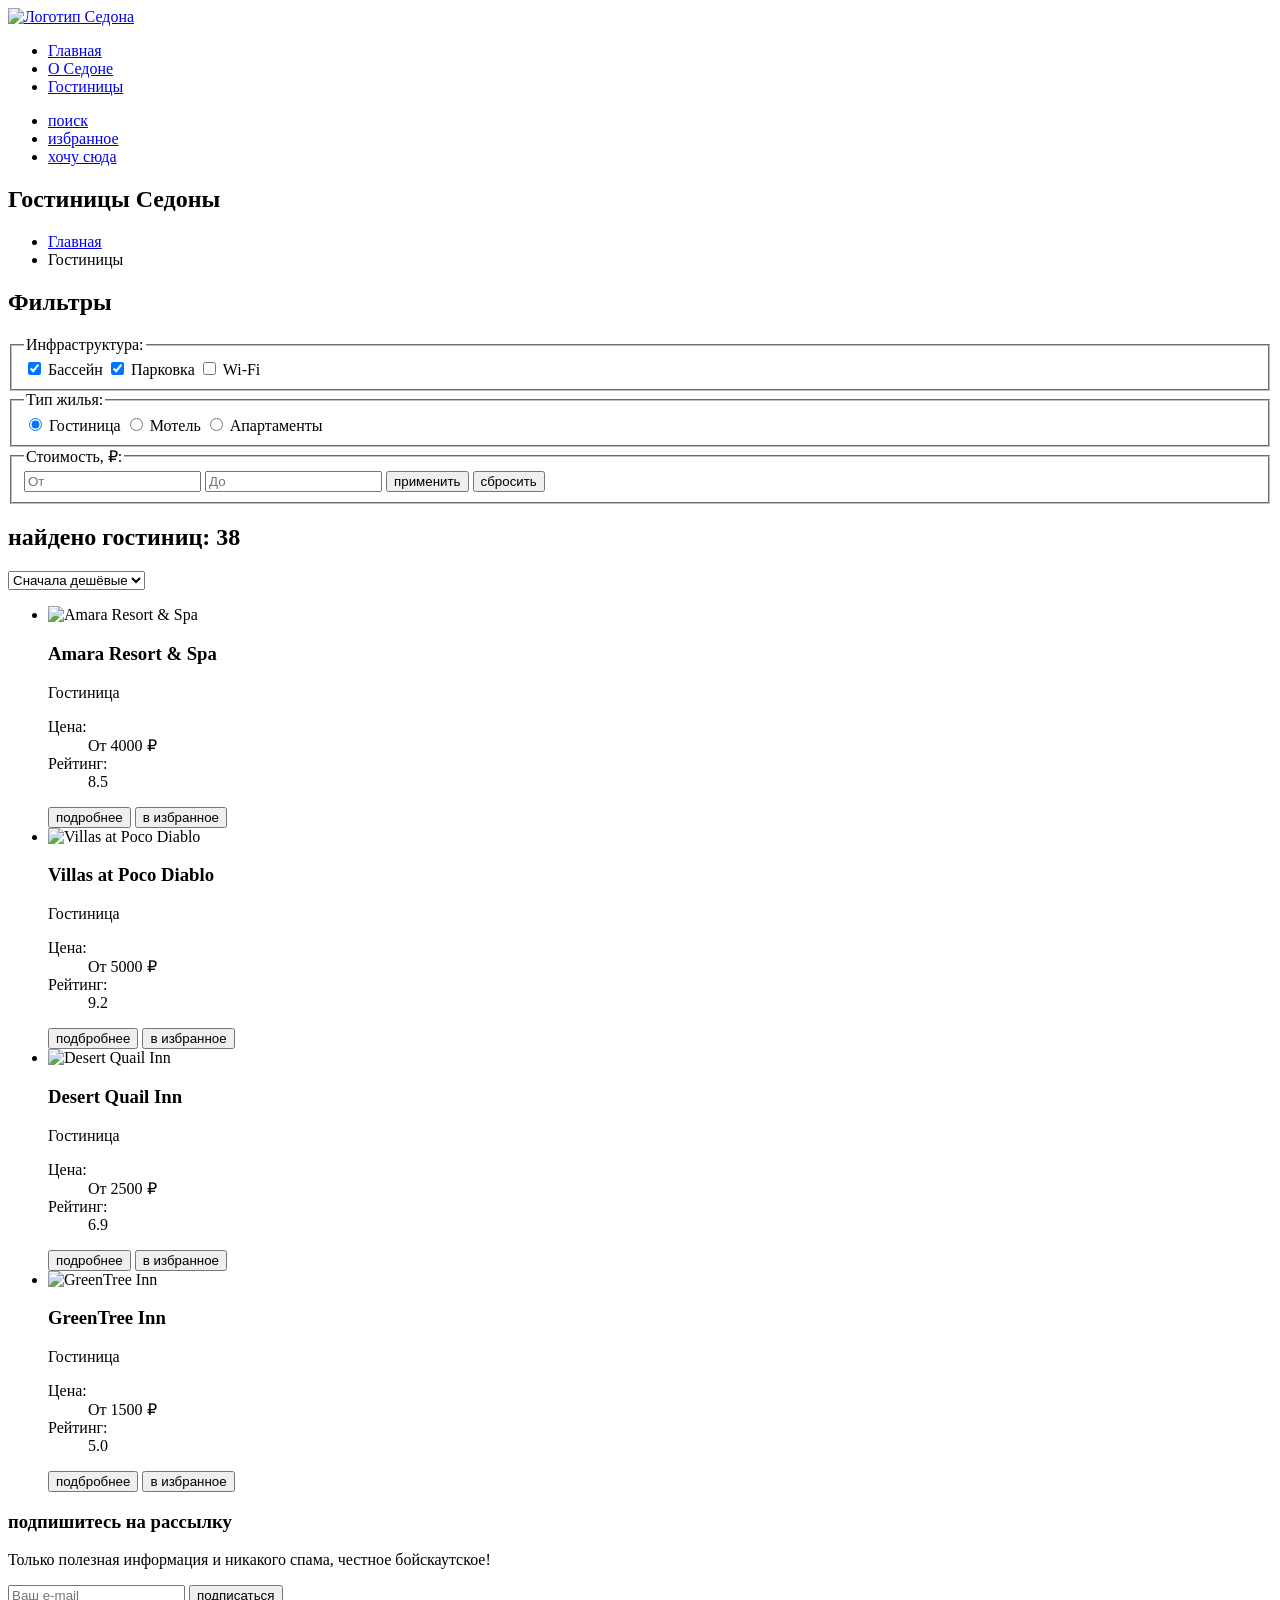
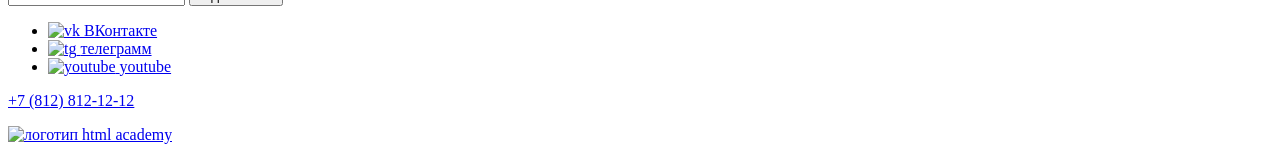
==== catalog.html @ a9fad4fc "Add files via upload" ====
<!DOCTYPE html>
<html lang="en">

<head>
    <meta charset="UTF-8">
    <meta name="viewport" content="width=device-width, initial-scale=1.0">
    <title>каталог</title>
</head>

<body>
    <!-- Шапка -->
    <header class="page-header">

        <!-- логотип в шапке слева-->
        <a class="navigation-logo" href="index.html"><img src="logo.png" alt="Логотип Седона" class="logo"></a>
        <!-- Навигация шапки слева-->
        <nav class="navigation">
            <ul class="navigation-list">
                <li class="navigation-item">
                    <a class="navigation-link" href="#">Главная</a>
                </li>
                <li class="navigation-item">
                    <a class="navigation-link" href="#">О Седоне</a>
                </li>
                <li class="navigation-item">
                    <a class="navigation-link navigation-link-current" href="catalog.html">Гостиницы</a>
                </li>
            </ul>


            <!-- список навигации шапки справа-->
            <ul class="navigation-list navigation-user">
                <li class="navigation-item">
                    <a class="navigation-link" href="#">
                        <span class="visually-hidden">поиск</span>
                    </a>
                </li>
                <li class="navigation-item">
                    <a class="navigation-link" href="#">
                        <span class="visually-hidden">избранное</span>
                    </a>
                </li>
                <li class="navigation-item">
                    <a class="button navigation-link" href="#">хочу сюда</a>
                </li>
            </ul>
        </nav>

    </header>

    <main>
        <!-- Заголовок страницы -->
        <section class="filter">
            <h1 class="filter-title">Гостиницы Седоны</h1>
            <!-- Хлебные крошки -->
            <ul class="breadcrumbs">
                <li class="breadcrumbs-item">
                    <a class="breadcrumbs-link breadcrumbs-link-home" href="index.html">
                        <span class="visually-hidden">Главная</span>
                    </a>
                </li>
                <li class="breadcrumbs-item">
                    <a class="breadcrumbs-link">Гостиницы</a>
                </li>
            </ul>

            <!-- Блок фильтров -->
            <div class="filters-div">
                <section class="filters container">
                    <h2 class="section-title visually-hidden">Фильтры</h2>
                    <!-- Инфраструктура -->
                    <form class="filter-form">
                        <fieldset class="filter-group">
                            <legend class="infrastructure-item">Инфраструктура:</legend>
                            <label class="infrastructure-list"><input type="checkbox" checked> Бассейн</label>
                            <label class="infrastructure-list"><input type="checkbox" checked> Парковка</label>
                            <label class="infrastructure-list"><input type="checkbox"> Wi-Fi</label>
                        </fieldset>

                        <!-- Тип жилья -->
                        <fieldset class="filter-search-group">
                            <legend class="filter-search-title">Тип жилья:</legend>
                            <label class="housing-list"><input type="radio" name="housing" checked> Гостиница</label>
                            <label class="housing-list"><input type="radio" name="housing"> Мотель</label>
                            <label class="housing-list"><input type="radio" name="housing"> Апартаменты</label>
                        </fieldset>
                        <!-- Стоимость -->

                        <fieldset class="price-group">
                            <legend class="group-legend">Стоимость, ₽:</legend>
                            <input type="number" class="price-input" placeholder="От" min="0">
                            <input type="number" class="price-input" placeholder="До" max="9000">
                            <button type="submit" class="apply-filters-btn">применить</button>
                            <button type="reset" class="reset-filters-btn">сбросить</button>
                        </fieldset>
                    </form>
                </section>
            </div>
            <!-- Список гостиниц -->
            <section class="hotels-section">
                <div class="hotels-container">
                    <h2 class="results-count">найдено гостиниц: 38</h2>
                    <select class="sort-dropdown">
                        <option value="price-asc">Сначала дешёвые</option>
                        <option value="price-desc">Сначала дорогие</option>
                        <option value="rating">По рейтингу</option>
                    </select>

                    <!-- Сетка карточек гостиниц -->
                    <ul class="hotels-grid">
                        <!-- Карточка 1 -->
                        <li class="hotel-card">
                            <img src="#" alt="Amara Resort & Spa" class="hotel-image">
                            <div class="hotel-details">
                                <h3 class="hotel-name">Amara Resort & Spa</h3>
                                <p class="hotel-category">Гостиница</p>
                                <dl class="hotel-features">
                                    <dt class="feature-label">Цена:</dt>
                                    <dd class="feature-value">От 4000 ₽</dd>
                                    <dt class="feature-label">Рейтинг:</dt>
                                    <dd class="feature-value">8.5</dd>
                                </dl>
                                <button class="details-button">подробнее</button>
                                <button class="favorites-button">в избранное</button>
                            </div>
                        </li>

                        <!-- Карточка 2 -->
                        <li class="hotel-card">
                            <img src="#" alt="Villas at Poco Diablo" class="hotel-image">
                            <div class="hotel-details">
                                <h3 class="hotel-name">Villas at Poco Diablo</h3>
                                <p class="hotel-category">Гостиница</p>
                                <dl class="hotel-features">
                                    <dt class="feature-label">Цена:</dt>
                                    <dd class="feature-value">От 5000 ₽</dd>
                                    <dt class="feature-label">Рейтинг:</dt>
                                    <dd class="feature-value">9.2</dd>
                                </dl>
                                <button class="details-button">подбробнее</button>
                                <button class="favorites-button">в избранное</button>
                            </div>
                        </li>

                        <!-- Карточка 3 -->
                        <li class="hotel-card">
                            <img src="#" alt="Desert Quail Inn" class="hotel-image">
                            <div class="hotel-details">
                                <h3 class="hotel-name">Desert Quail Inn</h3>
                                <p class="hotel-category">Гостиница</p>
                                <dl class="hotel-features">
                                    <dt class="feature-label">Цена:</dt>
                                    <dd class="feature-value">От 2500 ₽</dd>
                                    <dt class="feature-label">Рейтинг:</dt>
                                    <dd class="feature-value">6.9</dd>
                                </dl>
                                <button class="details-button">подробнее</button>
                                <button class="favorites-button">в избранное</button>
                            </div>
                        </li>

                        <!-- Карточка 4 -->
                        <li class="hotel-card">
                            <img src="#" alt="GreenTree Inn" class="hotel-image">
                            <div class="hotel-details">
                                <h3 class="hotel-name">GreenTree Inn</h3>
                                <p class="hotel-category">Гостиница</p>
                                <dl class="hotel-features">
                                    <dt class="feature-label">Цена:</dt>
                                    <dd class="feature-value">От 1500 ₽</dd>
                                    <dt class="feature-label">Рейтинг:</dt>
                                    <dd class="feature-value">5.0</dd>
                                </dl>
                                <button class="details-button">подбробнее</button>
                                <button class="favorites-button">в избранное</button>
                            </div>
                        </li>
                    </ul>
                </div>
            </section>

            <!-- Рассылка -->
            <section class="inner-newsletter">
                <h3>подпишитесь на рассылку</h3>
                <p>Только полезная информация и никакого спама, честное бойскаутское!</p>
                <form>
                    <input type="email" placeholder="Ваш e-mail">
                    <button type="button">подписаться</button>
                </form>
            </section>
        </section>
    </main>

    <!-- Футер -->
    <footer class="page-footer">
        <ul class="footer-social-list">
            <li class="footer-social-item">
                <a class="button" href="#">
                    <img src="vk.png" alt="vk">
                    <span class="visually-hidden">ВКонтакте</span>
                </a>
            </li>
            <li class="footer-social-item">
                <a class="button" href="#">
                    <img src="tg.png" alt="tg">
                    <span class="visually-hidden">телеграмм</span>
                </a>
            </li>
            <li class="footer-social-item">
                <a class="button" href="#">
                    <img src="youtube.png" alt="youtube">
                    <span class="visually-hidden">youtube</span>
                </a>
            </li>
        </ul>
        <div class="footer-contact">
            <a href="tel:+88121212" class="contact">+7 (812) 812-12-12</a>
        </div>
        <p>
            <a href="#"><img src="htmlacademylogo.png" alt="логотип html academy" class="copyright"></a>
        </p>
    </footer>

</body>

</html>
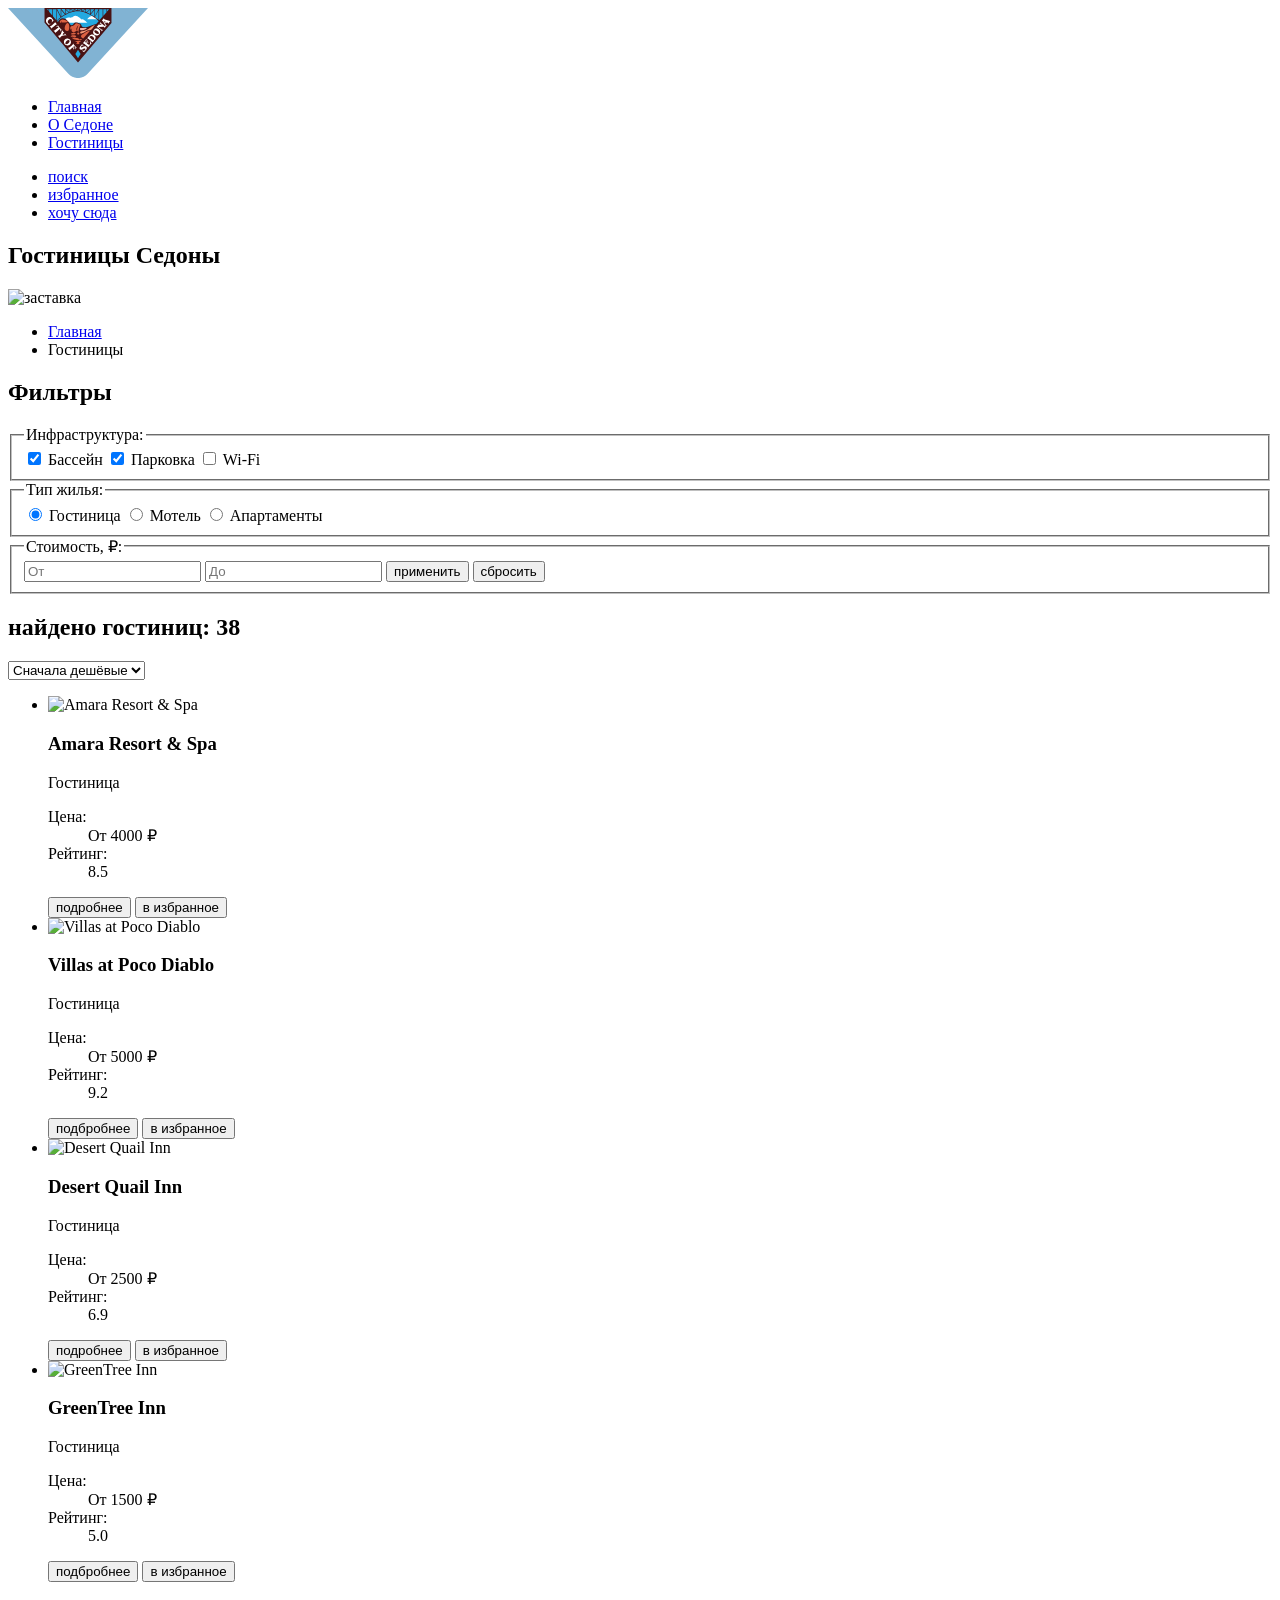
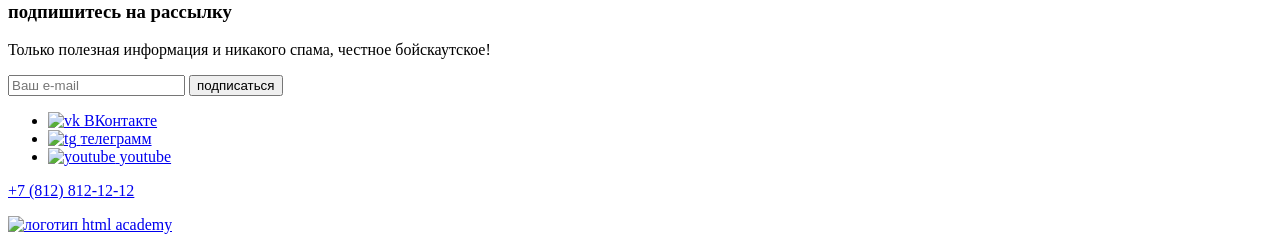
==== commit a278b4a7: "Add files via upload" ====
--- a/catalog.html
+++ b/catalog.html
@@ -12,7 +12,7 @@
     <header class="page-header">
 
         <!-- логотип в шапке слева-->
-        <a class="navigation-logo" href="index.html"><img src="logo.png" alt="Логотип Седона" class="logo"></a>
+        <a class="navigation-logo" href="index.html"><img src="images\logo.svg" alt="Логотип Седона" class="logo"></a>
         <!-- Навигация шапки слева-->
         <nav class="navigation">
             <ul class="navigation-list">
@@ -52,6 +52,7 @@
         <!-- Заголовок страницы -->
         <section class="filter">
             <h1 class="filter-title">Гостиницы Седоны</h1>
+            <img src="images\catalog-background.png" alt="заставка">
             <!-- Хлебные крошки -->
             <ul class="breadcrumbs">
                 <li class="breadcrumbs-item">
@@ -84,6 +85,7 @@
                             <label class="housing-list"><input type="radio" name="housing"> Мотель</label>
                             <label class="housing-list"><input type="radio" name="housing"> Апартаменты</label>
                         </fieldset>
+                
                         <!-- Стоимость -->
 
                         <fieldset class="price-group">
@@ -110,7 +112,7 @@
                     <ul class="hotels-grid">
                         <!-- Карточка 1 -->
                         <li class="hotel-card">
-                            <img src="#" alt="Amara Resort & Spa" class="hotel-image">
+                            <img src="images\hotel-1.jpg" alt="Amara Resort & Spa" class="hotel-image">
                             <div class="hotel-details">
                                 <h3 class="hotel-name">Amara Resort & Spa</h3>
                                 <p class="hotel-category">Гостиница</p>
@@ -127,7 +129,7 @@
 
                         <!-- Карточка 2 -->
                         <li class="hotel-card">
-                            <img src="#" alt="Villas at Poco Diablo" class="hotel-image">
+                            <img src="images\hotel-2.jpg" alt="Villas at Poco Diablo" class="hotel-image">
                             <div class="hotel-details">
                                 <h3 class="hotel-name">Villas at Poco Diablo</h3>
                                 <p class="hotel-category">Гостиница</p>
@@ -144,7 +146,7 @@
 
                         <!-- Карточка 3 -->
                         <li class="hotel-card">
-                            <img src="#" alt="Desert Quail Inn" class="hotel-image">
+                            <img src="images\hotel-3.jpg" alt="Desert Quail Inn" class="hotel-image">
                             <div class="hotel-details">
                                 <h3 class="hotel-name">Desert Quail Inn</h3>
                                 <p class="hotel-category">Гостиница</p>
@@ -161,7 +163,7 @@
 
                         <!-- Карточка 4 -->
                         <li class="hotel-card">
-                            <img src="#" alt="GreenTree Inn" class="hotel-image">
+                            <img src="images\hotel-4.jpg" alt="GreenTree Inn" class="hotel-image">
                             <div class="hotel-details">
                                 <h3 class="hotel-name">GreenTree Inn</h3>
                                 <p class="hotel-category">Гостиница</p>
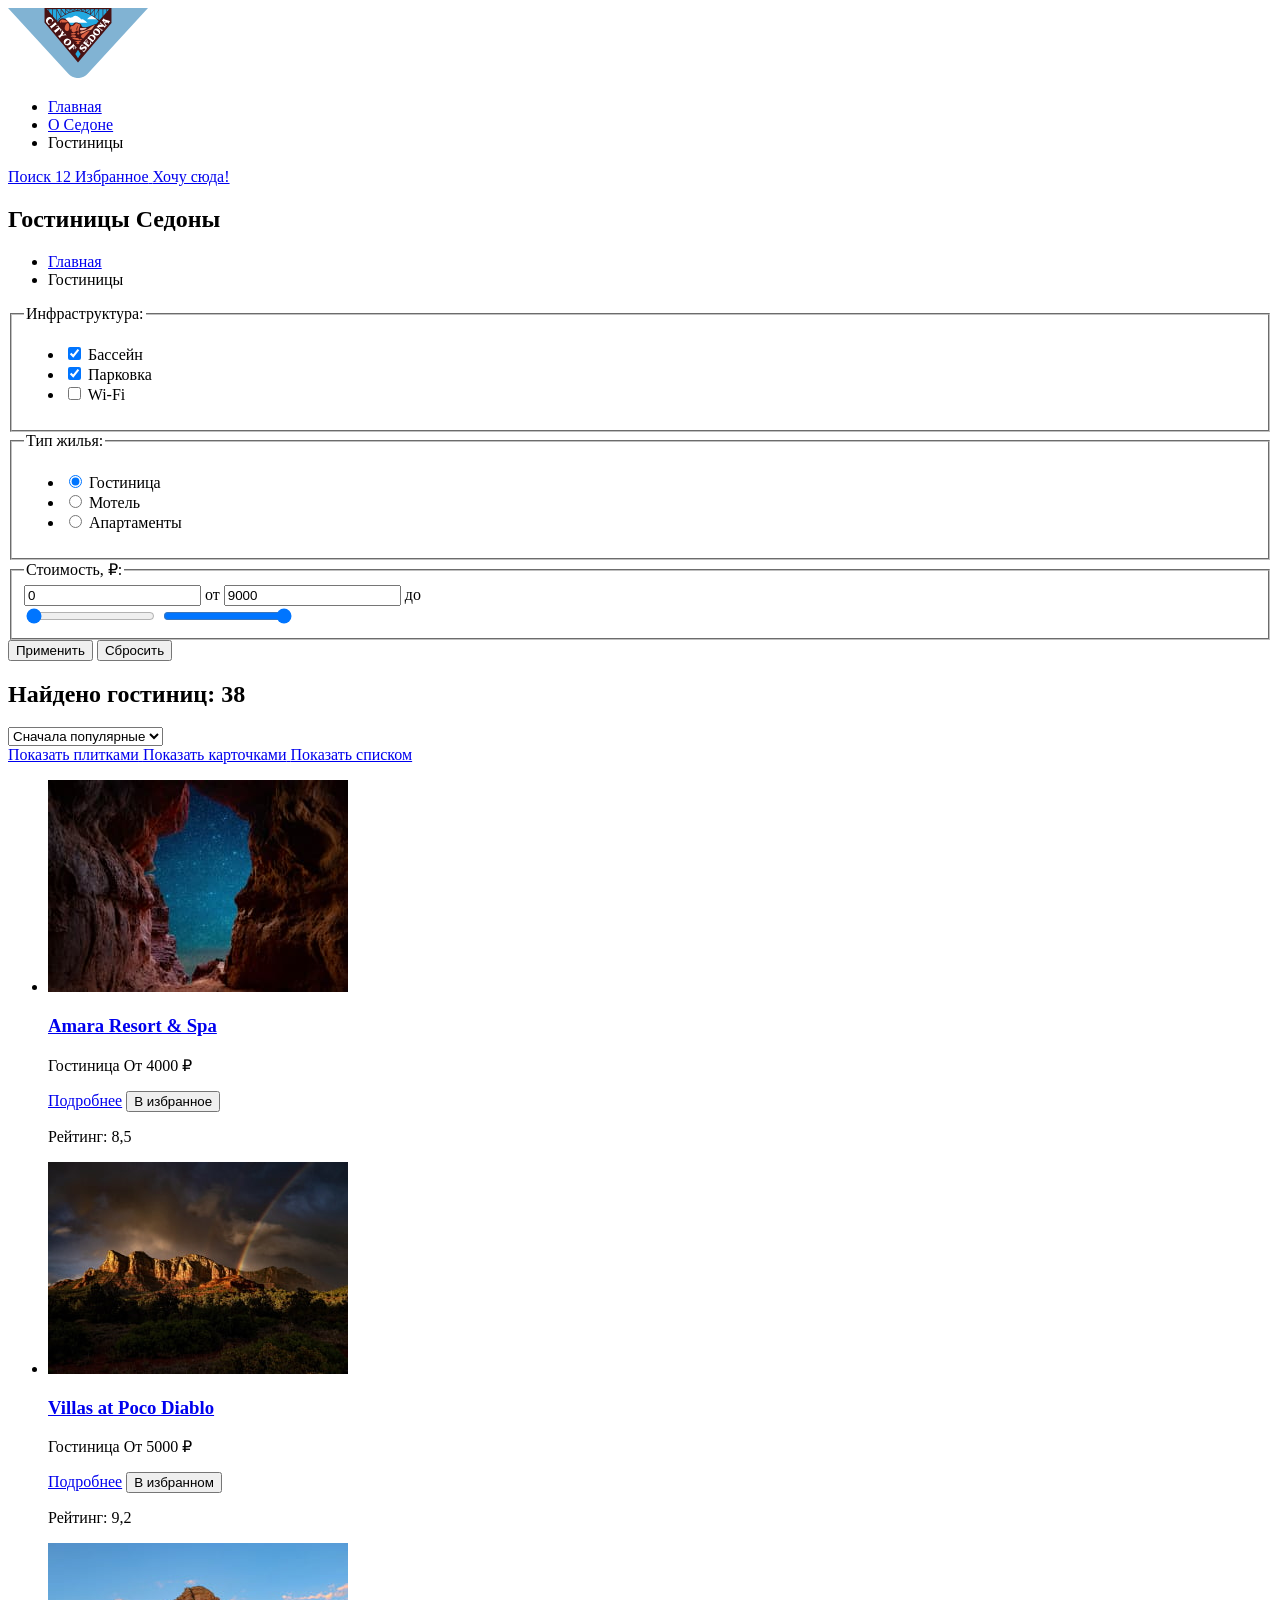
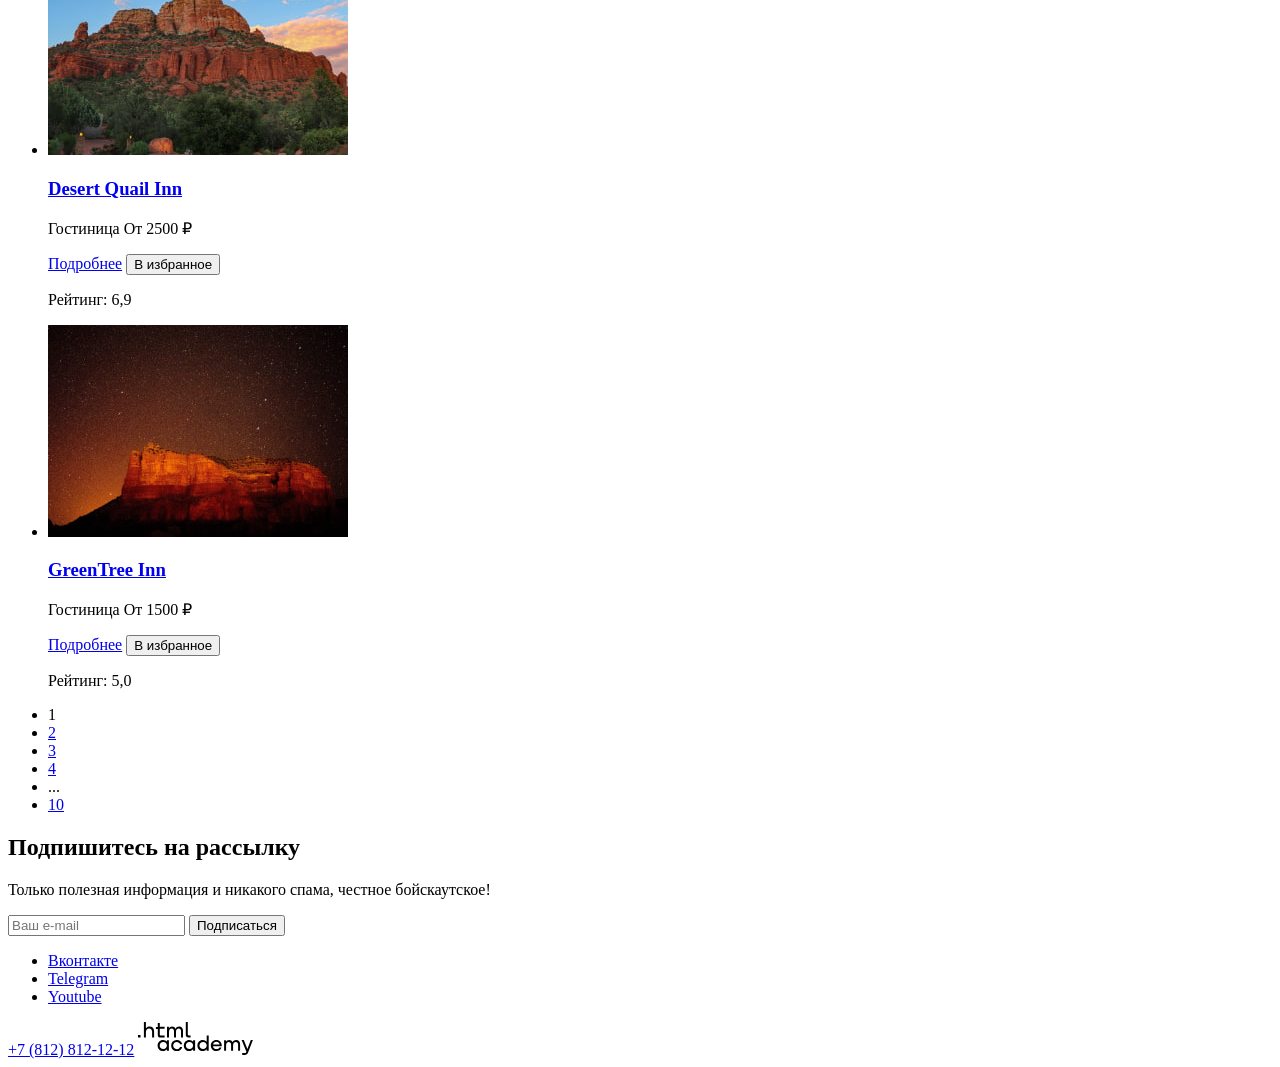
==== commit 919c04e0: "Add files via upload" ====
--- a/catalog.html
+++ b/catalog.html
@@ -1,228 +1,239 @@
-<!DOCTYPE html>
-<html lang="en">
-
-<head>
-    <meta charset="UTF-8">
-    <meta name="viewport" content="width=device-width, initial-scale=1.0">
-    <title>каталог</title>
-</head>
-
-<body>
-    <!-- Шапка -->
-    <header class="page-header">
-
-        <!-- логотип в шапке слева-->
-        <a class="navigation-logo" href="index.html"><img src="images\logo.svg" alt="Логотип Седона" class="logo"></a>
-        <!-- Навигация шапки слева-->
-        <nav class="navigation">
-            <ul class="navigation-list">
-                <li class="navigation-item">
-                    <a class="navigation-link" href="#">Главная</a>
-                </li>
-                <li class="navigation-item">
-                    <a class="navigation-link" href="#">О Седоне</a>
-                </li>
-                <li class="navigation-item">
-                    <a class="navigation-link navigation-link-current" href="catalog.html">Гостиницы</a>
-                </li>
-            </ul>
-
-
-            <!-- список навигации шапки справа-->
-            <ul class="navigation-list navigation-user">
-                <li class="navigation-item">
-                    <a class="navigation-link" href="#">
-                        <span class="visually-hidden">поиск</span>
-                    </a>
-                </li>
-                <li class="navigation-item">
-                    <a class="navigation-link" href="#">
-                        <span class="visually-hidden">избранное</span>
-                    </a>
-                </li>
-                <li class="navigation-item">
-                    <a class="button navigation-link" href="#">хочу сюда</a>
-                </li>
-            </ul>
-        </nav>
-
-    </header>
-
-    <main>
-        <!-- Заголовок страницы -->
-        <section class="filter">
-            <h1 class="filter-title">Гостиницы Седоны</h1>
-            <img src="images\catalog-background.png" alt="заставка">
-            <!-- Хлебные крошки -->
-            <ul class="breadcrumbs">
-                <li class="breadcrumbs-item">
-                    <a class="breadcrumbs-link breadcrumbs-link-home" href="index.html">
-                        <span class="visually-hidden">Главная</span>
-                    </a>
-                </li>
-                <li class="breadcrumbs-item">
-                    <a class="breadcrumbs-link">Гостиницы</a>
-                </li>
-            </ul>
-
-            <!-- Блок фильтров -->
-            <div class="filters-div">
-                <section class="filters container">
-                    <h2 class="section-title visually-hidden">Фильтры</h2>
-                    <!-- Инфраструктура -->
-                    <form class="filter-form">
-                        <fieldset class="filter-group">
-                            <legend class="infrastructure-item">Инфраструктура:</legend>
-                            <label class="infrastructure-list"><input type="checkbox" checked> Бассейн</label>
-                            <label class="infrastructure-list"><input type="checkbox" checked> Парковка</label>
-                            <label class="infrastructure-list"><input type="checkbox"> Wi-Fi</label>
-                        </fieldset>
-
-                        <!-- Тип жилья -->
-                        <fieldset class="filter-search-group">
-                            <legend class="filter-search-title">Тип жилья:</legend>
-                            <label class="housing-list"><input type="radio" name="housing" checked> Гостиница</label>
-                            <label class="housing-list"><input type="radio" name="housing"> Мотель</label>
-                            <label class="housing-list"><input type="radio" name="housing"> Апартаменты</label>
-                        </fieldset>
-                
-                        <!-- Стоимость -->
-
-                        <fieldset class="price-group">
-                            <legend class="group-legend">Стоимость, ₽:</legend>
-                            <input type="number" class="price-input" placeholder="От" min="0">
-                            <input type="number" class="price-input" placeholder="До" max="9000">
-                            <button type="submit" class="apply-filters-btn">применить</button>
-                            <button type="reset" class="reset-filters-btn">сбросить</button>
-                        </fieldset>
-                    </form>
-                </section>
-            </div>
-            <!-- Список гостиниц -->
-            <section class="hotels-section">
-                <div class="hotels-container">
-                    <h2 class="results-count">найдено гостиниц: 38</h2>
-                    <select class="sort-dropdown">
-                        <option value="price-asc">Сначала дешёвые</option>
-                        <option value="price-desc">Сначала дорогие</option>
-                        <option value="rating">По рейтингу</option>
-                    </select>
-
-                    <!-- Сетка карточек гостиниц -->
-                    <ul class="hotels-grid">
-                        <!-- Карточка 1 -->
-                        <li class="hotel-card">
-                            <img src="images\hotel-1.jpg" alt="Amara Resort & Spa" class="hotel-image">
-                            <div class="hotel-details">
-                                <h3 class="hotel-name">Amara Resort & Spa</h3>
-                                <p class="hotel-category">Гостиница</p>
-                                <dl class="hotel-features">
-                                    <dt class="feature-label">Цена:</dt>
-                                    <dd class="feature-value">От 4000 ₽</dd>
-                                    <dt class="feature-label">Рейтинг:</dt>
-                                    <dd class="feature-value">8.5</dd>
-                                </dl>
-                                <button class="details-button">подробнее</button>
-                                <button class="favorites-button">в избранное</button>
-                            </div>
-                        </li>
-
-                        <!-- Карточка 2 -->
-                        <li class="hotel-card">
-                            <img src="images\hotel-2.jpg" alt="Villas at Poco Diablo" class="hotel-image">
-                            <div class="hotel-details">
-                                <h3 class="hotel-name">Villas at Poco Diablo</h3>
-                                <p class="hotel-category">Гостиница</p>
-                                <dl class="hotel-features">
-                                    <dt class="feature-label">Цена:</dt>
-                                    <dd class="feature-value">От 5000 ₽</dd>
-                                    <dt class="feature-label">Рейтинг:</dt>
-                                    <dd class="feature-value">9.2</dd>
-                                </dl>
-                                <button class="details-button">подбробнее</button>
-                                <button class="favorites-button">в избранное</button>
-                            </div>
-                        </li>
-
-                        <!-- Карточка 3 -->
-                        <li class="hotel-card">
-                            <img src="images\hotel-3.jpg" alt="Desert Quail Inn" class="hotel-image">
-                            <div class="hotel-details">
-                                <h3 class="hotel-name">Desert Quail Inn</h3>
-                                <p class="hotel-category">Гостиница</p>
-                                <dl class="hotel-features">
-                                    <dt class="feature-label">Цена:</dt>
-                                    <dd class="feature-value">От 2500 ₽</dd>
-                                    <dt class="feature-label">Рейтинг:</dt>
-                                    <dd class="feature-value">6.9</dd>
-                                </dl>
-                                <button class="details-button">подробнее</button>
-                                <button class="favorites-button">в избранное</button>
-                            </div>
-                        </li>
-
-                        <!-- Карточка 4 -->
-                        <li class="hotel-card">
-                            <img src="images\hotel-4.jpg" alt="GreenTree Inn" class="hotel-image">
-                            <div class="hotel-details">
-                                <h3 class="hotel-name">GreenTree Inn</h3>
-                                <p class="hotel-category">Гостиница</p>
-                                <dl class="hotel-features">
-                                    <dt class="feature-label">Цена:</dt>
-                                    <dd class="feature-value">От 1500 ₽</dd>
-                                    <dt class="feature-label">Рейтинг:</dt>
-                                    <dd class="feature-value">5.0</dd>
-                                </dl>
-                                <button class="details-button">подбробнее</button>
-                                <button class="favorites-button">в избранное</button>
-                            </div>
-                        </li>
-                    </ul>
-                </div>
-            </section>
-
-            <!-- Рассылка -->
-            <section class="inner-newsletter">
-                <h3>подпишитесь на рассылку</h3>
-                <p>Только полезная информация и никакого спама, честное бойскаутское!</p>
-                <form>
-                    <input type="email" placeholder="Ваш e-mail">
-                    <button type="button">подписаться</button>
-                </form>
-            </section>
-        </section>
-    </main>
-
-    <!-- Футер -->
-    <footer class="page-footer">
-        <ul class="footer-social-list">
-            <li class="footer-social-item">
-                <a class="button" href="#">
-                    <img src="vk.png" alt="vk">
-                    <span class="visually-hidden">ВКонтакте</span>
-                </a>
-            </li>
-            <li class="footer-social-item">
-                <a class="button" href="#">
-                    <img src="tg.png" alt="tg">
-                    <span class="visually-hidden">телеграмм</span>
-                </a>
-            </li>
-            <li class="footer-social-item">
-                <a class="button" href="#">
-                    <img src="youtube.png" alt="youtube">
-                    <span class="visually-hidden">youtube</span>
-                </a>
-            </li>
-        </ul>
-        <div class="footer-contact">
-            <a href="tel:+88121212" class="contact">+7 (812) 812-12-12</a>
-        </div>
-        <p>
-            <a href="#"><img src="htmlacademylogo.png" alt="логотип html academy" class="copyright"></a>
-        </p>
-    </footer>
-
-</body>
-
-</html>+
+<!DOCTYPE html>
+<html lang="ru">
+  <head>
+    <meta charset="utf-8">
+    <meta name="viewport" content="width=device-width, initial-scale=1">
+    <title>HTML Academy: Гостиницы Седоны</title>
+    
+    <link href="styles/styles.css" rel="stylesheet">
+  </head>
+  <body>
+    <div class="container">
+      <header class="header">
+        <a class="logo" href="index.html">
+          <img src="images/logo.svg" width="140" height="70" alt="Логотип Седоны">
+        </a>
+        <nav class="navigation">
+          <ul class="list-reset navigation-list">
+            <li class="navigation-item">
+              <a class="navigation-link" href="index.html">Главная</a>
+            </li>
+            <li class="navigation-item">
+              <a class="navigation-link" href="#">О Седоне</a>
+            </li>
+            <li class="navigation-item">
+              <a class="navigation-link">Гостиницы</a>
+            </li>
+          </ul>
+        </nav>
+        <div class="user-bar">
+          <a class="search-link" href="#">
+            <span class="visually-hidden">Поиск</span>
+          </a>
+          <a class="favourites" href="#">
+            <span class="favourites-count">12</span>
+            <span class="visually-hidden">Избранное</span>
+          </a>
+          <a class="button" href="#">Хочу сюда!</a>
+        </div>
+      </header>
+      <main class="main-container">
+        <section class="filter">
+          <h1 class="filter-title">Гостиницы Седоны</h1>
+          <ul class="list-reset breadcrumbs">
+            <li class="breadcrumbs-item">
+              <a class="breadcrumbs-link breadcrumbs-link-home" href="index.html"><span class="visually-hidden">Главная</span></a>
+            </li>
+            <li class="breadcrumbs-item">
+              <a class="breadcrumbs-link">Гостиницы</a>
+            </li>
+          </ul>
+          <form class="filter-search" action="https://echo.htmlacademy.ru/" method="post">
+            <div class="filter-search-left-block">
+              <fieldset class="filter-search-group">
+                <legend class="filter-search-title">Инфраструктура:</legend>
+                <ul class="list-reset filter-search-list">
+                  <li class="filter-search-item">
+                    <label>
+                      <input type="checkbox" name="swimming-pool" checked> Бассейн
+                    </label>
+                  </li>
+                  <li class="filter-search-item">
+                    <label>
+                      <input type="checkbox" name="parking-space" checked> Парковка
+                    </label>
+                  </li>
+                  <li class="filter-search-item">
+                    <label>
+                      <input type="checkbox" name="wi-fi"> Wi-Fi
+                    </label>
+                  </li>
+                </ul>
+              </fieldset>
+              <fieldset class="filter-search-group">
+                <legend class="filter-search-title">Тип жилья:</legend>
+                  <ul class="list-reset filter-search-list">
+                  <li class="filter-search-item">
+                    <label>
+                      <input type="radio" name="type-housing" value="hotel" checked> Гостиница
+                    </label>
+                  </li>
+                  <li class="filter-search-item">
+                    <label>
+                      <input type="radio" name="type-housing" value="motel"> Мотель
+                    </label>
+                  </li>
+                  <li class="filter-search-item">
+                    <label>
+                      <input type="radio" name="type-housing" value="apartments"> Апартаменты
+                    </label>
+                  </li>
+                </ul>
+              </fieldset>
+            </div>
+            <div class="filter-search-right-block">
+              <fieldset class="filter-search-group">
+                <legend class="filter-search-title">Стоимость, ₽:</legend>
+                <label>
+                  <input class="filter-search-price-input" type="number" name="price-min" value="0">
+                  <span class="filter-search-price-text">от</span>
+                </label>
+                <label>
+                  <input class="filter-search-price-input" type="number" name="price-max" value="9000">
+                  <span class="filter-search-price-text">до</span>
+                </label>
+                <div class="filter-search-range-slider">
+                  <input type="range" id="min" min="0" max="9000" value="0" step="1">
+                  <input type="range" id="max" min="0" max="9000" value="9000" step="1">
+                </div>
+              </fieldset>
+              <div class="filter-search-button-block">
+                <input class="button filter-search-button-submit" type="submit" value="Применить">
+                <input class="button filter-search-button-reset" type="reset" value="Сбросить">
+              </div>
+            </div>
+          </form>
+        </section>
+        <section class="catalog">
+          <div class="catalog-header">
+            <h2 class="section-title">Найдено гостиниц: 38</h2>
+            <select class="sorting" aria-label="Сортировка">
+              <option value="popular">Сначала популярные</option>
+              <option value="cheap">Сначала дешёвые</option>
+              <option value="expensive">Сначала дорогие</option>
+            </select>
+            <div class="display">
+                <a class="display-button display-button-tiles" href="catalog.html?view=tile">
+                <span class="visually-hidden">Показать плитками</span>
+              </a>
+              <a class="display-button display-button-cards" href="catalog.html?view=card">
+                <span class="visually-hidden">Показать карточками</span>
+              </a>
+              <a class="display-button display-button-lists" href="catalog.html?view=list">
+                <span class="visually-hidden">Показать списком</span>
+              </a>
+            </div>
+          </div>
+          <ul class="list-reset catalog-list">
+            <li class="catalog-card">
+              <a class="catalog-card-link" href="#">
+                <img class="catalog-card-img" src="images/amara-resort-and-spa.jpg" width="300" height="212" alt="Ночное небо в просвете между скалами">
+                <h3 class="catalog-card-title">Amara Resort & Spa</h3>
+              </a>
+              <p class="catalog-card-text">Гостиница <span>От 4000 ₽</span></p>
+              <a class="button catalog-button-more" href="#">Подробнее</a>
+              <button class="button catalog-button-add" type="button">В избранное</button>
+              <div class="catalog-card-stars"></div>
+              <p class="catalog-card-rating">Рейтинг: 8,5</p>
+            </li>
+            <li class="catalog-card">
+              <a class="catalog-card-link" href="#">
+                <img class="catalog-card-img" src="images/villas-at-poco-diablo.jpg" width="300" height="212" alt="Горы на закате и радуга на небе">
+                <h3 class="catalog-card-title">Villas at Poco Diablo</h3>
+              </a>
+              <p class="catalog-card-text">Гостиница <span>От 5000 ₽</span></p>
+              <a class="button catalog-button-more" href="#">Подробнее</a>
+              <button class="button catalog-button-favorites" type="button">В избранном</button>
+              <div class="catalog-card-stars"></div>
+              <p class="catalog-card-rating">Рейтинг: 9,2</p>
+            </li>
+            <li class="catalog-card">
+              <a class="catalog-card-link" href="#">
+                <img class="catalog-card-img" src="images/desert-quail-inn.jpg" width="300" height="212" alt="Горы днём с растительностью у подножия">
+                <h3 class="catalog-card-title">Desert Quail Inn</h3>
+              </a>
+              <p class="catalog-card-text">Гостиница <span>От 2500 ₽</span></p>
+              <a class="button catalog-button-more" href="#">Подробнее</a>
+              <button class="button catalog-button-add" type="button">В избранное</button>
+              <div class="catalog-card-stars"></div>
+              <p class="catalog-card-rating">Рейтинг: 6,9</p>
+            </li>
+            <li class="catalog-card">
+              <a class="catalog-card-link" href="#">
+                <img class="catalog-card-img" src="images/greentree-inn.jpg" width="300" height="212" alt="Гора на фоне ночного неба">
+                <h3 class="catalog-card-title">GreenTree Inn</h3>
+              </a>
+              <p class="catalog-card-text">Гостиница <span>От 1500 ₽</span></p>
+              <a class="button catalog-button-more" href="#">Подробнее</a>
+              <button class="button catalog-button-add" type="button">В избранное</button>
+              <div class="catalog-card-stars"></div>
+              <p class="catalog-card-rating">Рейтинг: 5,0</p>
+            </li>
+          </ul>
+          <ul class="list-reset pagination">
+            <li class="pagination-item">
+              <a class="pagination-link pagination-current">1</a>
+            </li>
+            <li class="pagination-item">
+              <a class="pagination-link" href="#">2</a>
+            </li>
+            <li class="pagination-item">
+              <a class="pagination-link" href="#">3</a>
+            </li>
+            <li class="pagination-item">
+              <a class="pagination-link" href="#">4</a>
+            </li>
+            <li class="pagination-item">
+              <a class="pagination-link pagination-none">...</a>
+            </li>
+            <li class="pagination-item">
+              <a class="pagination-link" href="#">10</a>
+            </li>
+          </ul>
+        </section>
+        <section class="subscription subscription-inner">
+          <h2 class="section-title">Подпишитесь на рассылку</h2>
+          <p class="section-big-text">Только полезная информация и никакого спама, честное бойскаутское!</p>
+          <form class="subscription-form" method="post" action="https://echo.htmlacademy.ru/">
+            <input class="subscription-input-email" type="email" name="email" placeholder="Ваш e-mail" required="required">
+            <input class="button button-big-padding button-big-text button-bg-light" type="submit" value="Подписаться">
+          </form>
+        </section>
+      </main>
+      <footer class="footer">
+        <ul class="list-reset social-list">
+          <li class="social-item">
+            <a class="social-link social-link-vk" href="#">
+              <span class="visually-hidden">Вконтакте</span>
+            </a>
+          </li>
+          <li class="social-item">
+            <a class="social-link social-link-telegram" href="#">
+              <span class="visually-hidden">Telegram</span>
+            </a>
+          </li>
+          <li class="social-item">
+            <a class="social-link social-link-youtube" href="#">
+              <span class="visually-hidden">Youtube</span>
+            </a>
+          </li>
+        </ul>
+        <a class="footer-phone" href="tel:+78128121212">+7 (812) 812-12-12</a>
+        <a class="footer-academy" href="https://htmlacademy.ru/intensive/htmlcss">
+          <img src="images/html-academy.svg" width="115" height="33" alt="htmlacademy">
+        </a>
+      </footer>
+    </div>
+  </body>
+</html>
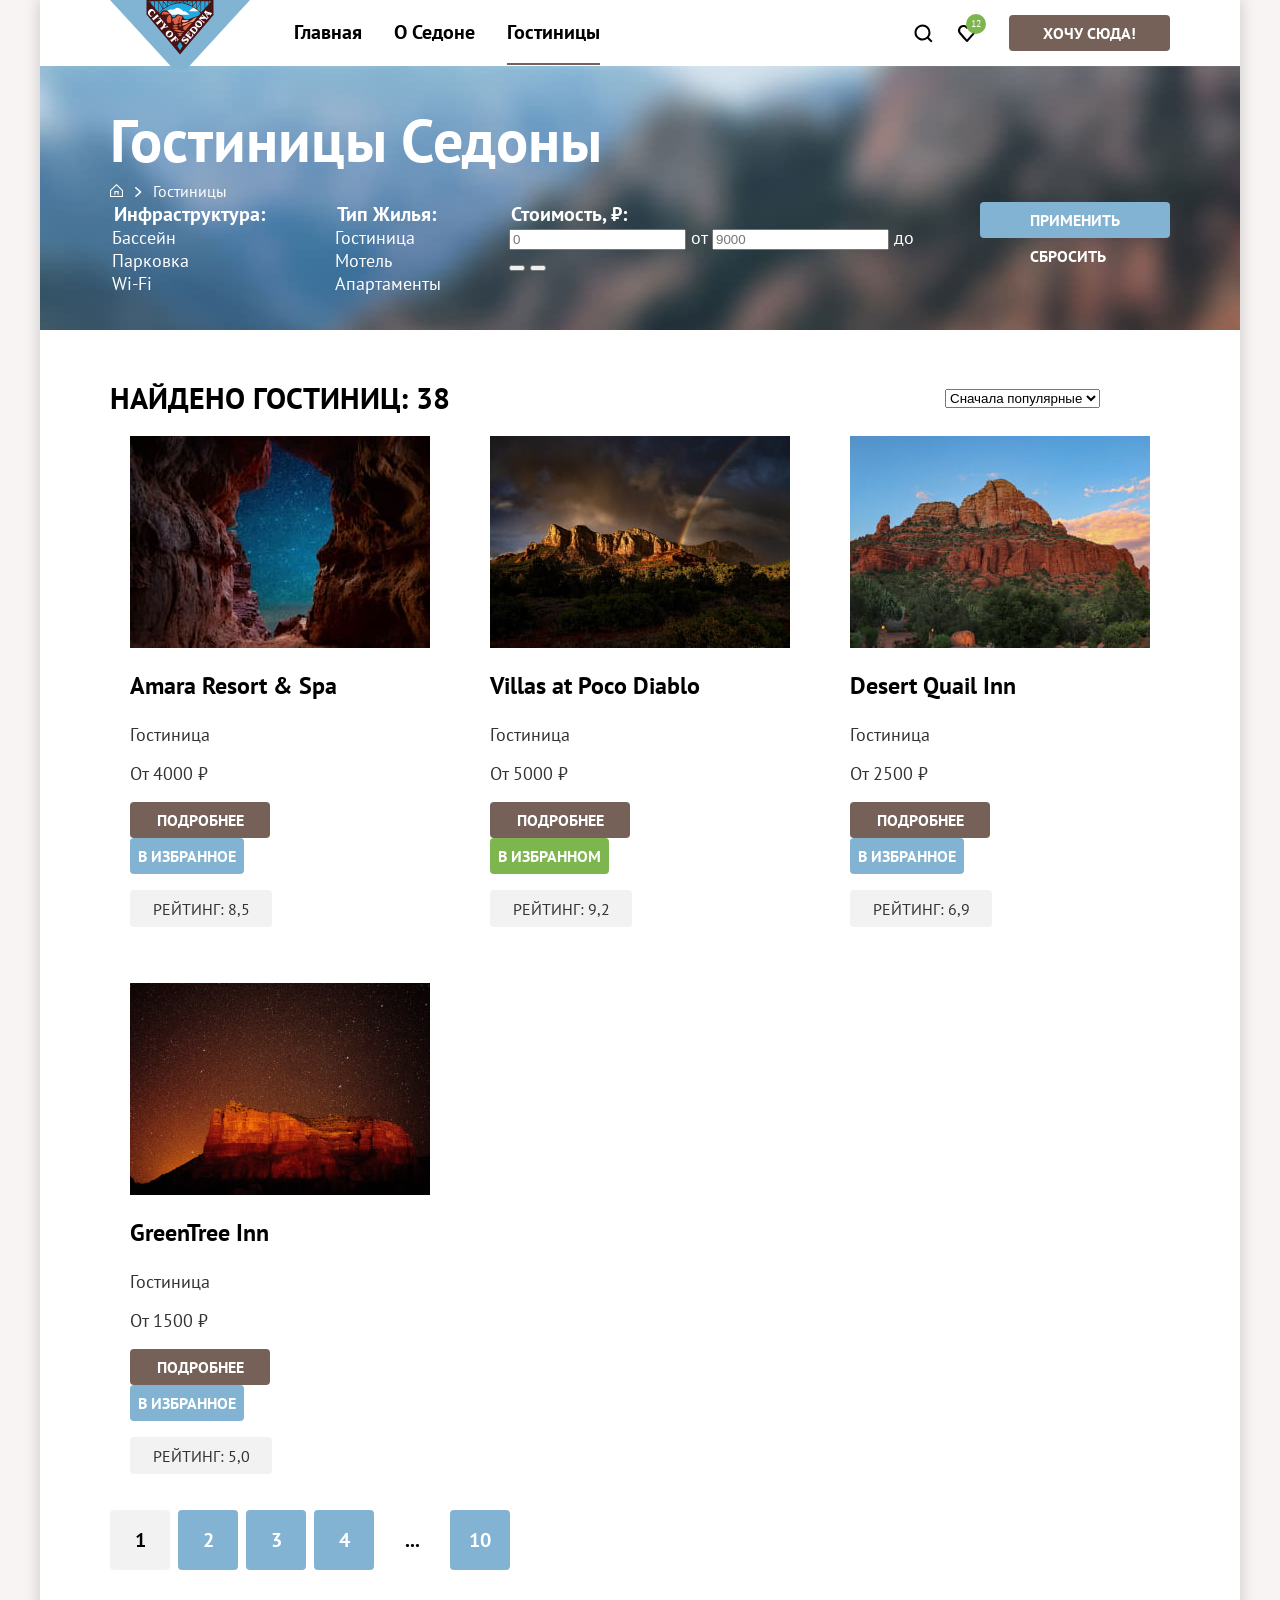
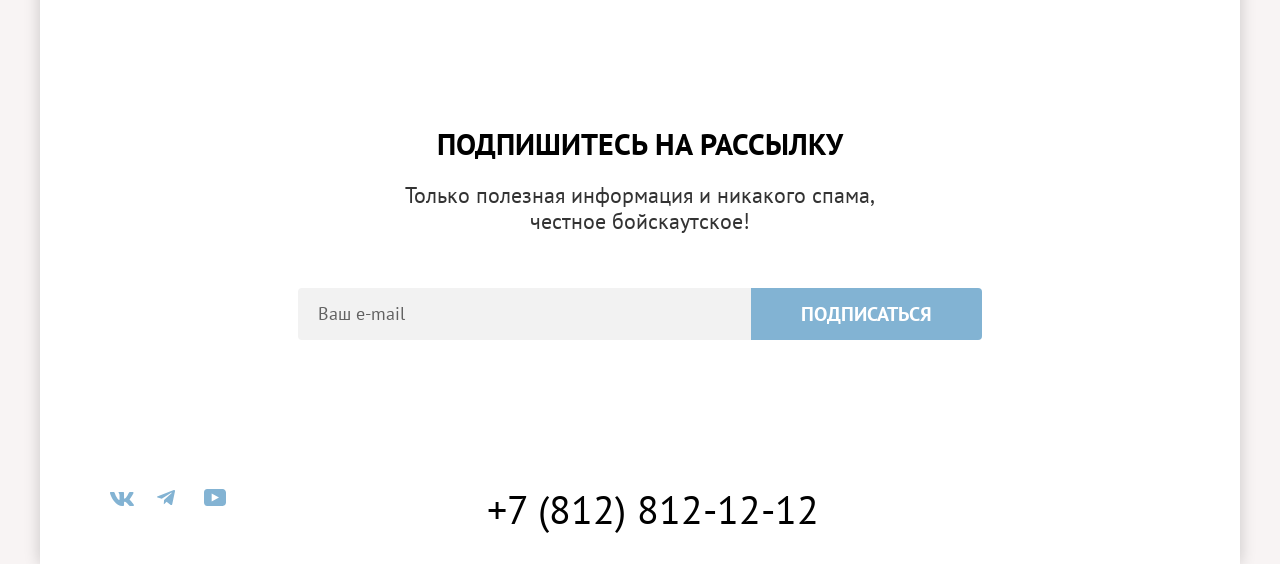
==== commit 47d9394d: "Add files via upload" ====
--- a/catalog.html
+++ b/catalog.html
@@ -1,18 +1,18 @@
-
 <!DOCTYPE html>
 <html lang="ru">
   <head>
     <meta charset="utf-8">
     <meta name="viewport" content="width=device-width, initial-scale=1">
     <title>HTML Academy: Гостиницы Седоны</title>
-    
     <link href="styles/styles.css" rel="stylesheet">
+    <link rel="icon" href="favicon.ico">
+    <link rel="icon" type="image/png" sizes="32x32" href="images/favicon.png">
   </head>
   <body>
     <div class="container">
       <header class="header">
         <a class="logo" href="index.html">
-          <img src="images/logo.svg" width="140" height="70" alt="Логотип Седоны">
+          <img src="images/logo.svg" width="140" height="70" alt="Логотип Седоны.">
         </a>
         <nav class="navigation">
           <ul class="list-reset navigation-list">
@@ -23,7 +23,7 @@
               <a class="navigation-link" href="#">О Седоне</a>
             </li>
             <li class="navigation-item">
-              <a class="navigation-link">Гостиницы</a>
+              <a class="navigation-link navigation-link-active">Гостиницы</a>
             </li>
           </ul>
         </nav>
@@ -38,8 +38,8 @@
           <a class="button" href="#">Хочу сюда!</a>
         </div>
       </header>
-      <main class="main-container">
-        <section class="filter">
+      <main>
+        <section class="filter"">
           <h1 class="filter-title">Гостиницы Седоны</h1>
           <ul class="list-reset breadcrumbs">
             <li class="breadcrumbs-item">
@@ -50,68 +50,86 @@
             </li>
           </ul>
           <form class="filter-search" action="https://echo.htmlacademy.ru/" method="post">
-            <div class="filter-search-left-block">
-              <fieldset class="filter-search-group">
-                <legend class="filter-search-title">Инфраструктура:</legend>
+            <fieldset class="filter-search-group">
+              <legend class="filter-search-title">Инфраструктура:</legend>
+              <ul class="list-reset filter-search-list">
+                <li class="filter-search-item">
+                  <label class="control">
+                    <input class="visually-hidden control-input" type="checkbox" name="swimming-pool" checked>
+                    <span class="control-mark"></span>
+                    <span class="control-label">Бассейн</span>
+                  </label>
+                </li>
+                <li class="filter-search-item">
+                  <label class="control">
+                    <input class="visually-hidden control-input" type="checkbox" name="parking-space" checked>
+                    <span class="control-mark"></span>
+                    <span class="control-label">Парковка</span>
+                  </label>
+                </li>
+                <li class="filter-search-item">
+                  <label class="control">
+                    <input class="visually-hidden control-input" type="checkbox" name="wi-fi">
+                    <span class="control-mark"></span>
+                    <span class="control-label">Wi-Fi</span>
+                  </label>
+                </li>
+              </ul>
+            </fieldset>
+            <fieldset class="filter-search-group">
+              <legend class="filter-search-title">Тип Жилья:</legend>
                 <ul class="list-reset filter-search-list">
-                  <li class="filter-search-item">
-                    <label>
-                      <input type="checkbox" name="swimming-pool" checked> Бассейн
-                    </label>
-                  </li>
-                  <li class="filter-search-item">
-                    <label>
-                      <input type="checkbox" name="parking-space" checked> Парковка
-                    </label>
-                  </li>
-                  <li class="filter-search-item">
-                    <label>
-                      <input type="checkbox" name="wi-fi"> Wi-Fi
-                    </label>
-                  </li>
-                </ul>
-              </fieldset>
-              <fieldset class="filter-search-group">
-                <legend class="filter-search-title">Тип жилья:</legend>
-                  <ul class="list-reset filter-search-list">
-                  <li class="filter-search-item">
-                    <label>
-                      <input type="radio" name="type-housing" value="hotel" checked> Гостиница
-                    </label>
-                  </li>
-                  <li class="filter-search-item">
-                    <label>
-                      <input type="radio" name="type-housing" value="motel"> Мотель
-                    </label>
-                  </li>
-                  <li class="filter-search-item">
-                    <label>
-                      <input type="radio" name="type-housing" value="apartments"> Апартаменты
-                    </label>
-                  </li>
-                </ul>
-              </fieldset>
-            </div>
-            <div class="filter-search-right-block">
-              <fieldset class="filter-search-group">
-                <legend class="filter-search-title">Стоимость, ₽:</legend>
-                <label>
-                  <input class="filter-search-price-input" type="number" name="price-min" value="0">
-                  <span class="filter-search-price-text">от</span>
-                </label>
-                <label>
-                  <input class="filter-search-price-input" type="number" name="price-max" value="9000">
-                  <span class="filter-search-price-text">до</span>
-                </label>
-                <div class="filter-search-range-slider">
-                  <input type="range" id="min" min="0" max="9000" value="0" step="1">
-                  <input type="range" id="max" min="0" max="9000" value="9000" step="1">
-                </div>
-              </fieldset>
-              <div class="filter-search-button-block">
-                <input class="button filter-search-button-submit" type="submit" value="Применить">
-                <input class="button filter-search-button-reset" type="reset" value="Сбросить">
-              </div>
+                <li class="filter-search-item">
+                  <label class="control">
+                    <input class="visually-hidden control-input" type="radio" name="type-housing" value="hotel" checked>
+                    <span class="control-mark"></span>
+                    <span class="control-label">Гостиница</span>
+                  </label>
+                </li>
+                <li class="filter-search-item">
+                  <label class="control">
+                    <input class="visually-hidden control-input" type="radio" name="type-housing" value="motel">
+                    <span class="control-mark"></span>
+                    <span class="control-label">Мотель</span>
+                  </label>
+                </li>
+                <li class="filter-search-item">
+                  <label class="control">
+                    <input class="visually-hidden control-input" type="radio" name="type-housing" value="apartments">
+                    <span class="control-mark"></span>
+                    <span class="control-label">Апартаменты</span>
+                  </label>
+                </li>
+              </ul>
+            </fieldset>
+            <fieldset class="filter-search-group filter-search-group-price">
+              <legend class="filter-search-title">Стоимость, ₽:</legend>
+              <div class="range">
+                <div class="range-wrapper-inputs">
+                  <label class="range-label">
+                    <input class="range-max" type="number" name="max-sum" placeholder="0">
+                    <span class="range-from-to">от</span>
+                  </label>
+                  <label class="range-label">
+                    <input class="range-min" type="number" name="min-sum" placeholder="9000">
+                    <span class="range-from-to">до</span>
+                  </label>
+                </div>
+                <div class="range-scale">
+                  <div class="range-bar" style="left: 0; width: 226px;">
+                    <button class="range-toggle range-toggle-min" type="button">
+                      <span class="visually-hidden">Изменить минимальную цену.</span>
+                    </button>
+                    <button class="range-toggle range-toggle-max" type="button">
+                      <span class="visually-hidden">Изменить максимальную цену.</span>
+                    </button>
+                  </div>
+                </div>
+              </div>
+            </fieldset>
+            <div class="filter-search-buttons">
+              <input class="button button-submit" type="submit" value="Применить">
+              <input class="button button-reset" type="reset" value="Сбросить">
             </div>
           </form>
         </section>
@@ -123,14 +141,14 @@
               <option value="cheap">Сначала дешёвые</option>
               <option value="expensive">Сначала дорогие</option>
             </select>
-            <div class="display">
-                <a class="display-button display-button-tiles" href="catalog.html?view=tile">
+            <div class="card-grid">
+                <a class="card-grid-toggle card-grid-toggle-tiles" href="catalog.html?view=tile">
                 <span class="visually-hidden">Показать плитками</span>
               </a>
-              <a class="display-button display-button-cards" href="catalog.html?view=card">
+              <a class="card-grid-toggle card-grid-toggle-cards" href="catalog.html?view=card">
                 <span class="visually-hidden">Показать карточками</span>
               </a>
-              <a class="display-button display-button-lists" href="catalog.html?view=list">
+              <a class="card-grid-toggle card-grid-toggle-lists" href="catalog.html?view=list">
                 <span class="visually-hidden">Показать списком</span>
               </a>
             </div>
@@ -138,47 +156,83 @@
           <ul class="list-reset catalog-list">
             <li class="catalog-card">
               <a class="catalog-card-link" href="#">
-                <img class="catalog-card-img" src="images/amara-resort-and-spa.jpg" width="300" height="212" alt="Ночное небо в просвете между скалами">
+                <img class="catalog-card-img" src="images/amara-resort-and-spa.jpg" width="300" height="212" alt="Ночное небо в просвете между скалами.">
                 <h3 class="catalog-card-title">Amara Resort & Spa</h3>
               </a>
-              <p class="catalog-card-text">Гостиница <span>От 4000 ₽</span></p>
-              <a class="button catalog-button-more" href="#">Подробнее</a>
-              <button class="button catalog-button-add" type="button">В избранное</button>
-              <div class="catalog-card-stars"></div>
-              <p class="catalog-card-rating">Рейтинг: 8,5</p>
-            </li>
-            <li class="catalog-card">
-              <a class="catalog-card-link" href="#">
-                <img class="catalog-card-img" src="images/villas-at-poco-diablo.jpg" width="300" height="212" alt="Горы на закате и радуга на небе">
+              <div class="catalog-card-block">
+                <p class="catalog-card-text catalog-card-inner">Гостиница</p>
+                <p class="catalog-card-text catalog-card-inner">От 4000 ₽</p>
+              </div>
+              <div class="catalog-card-block">
+                <a class="button button-more catalog-card-inner" href="#">Подробнее</a>
+                <button class="button button-add catalog-card-inner" type="button">В избранное</button>
+              </div>
+              <div class="catalog-card-block">
+                <div class="catalog-card-stars catalog-card-star-4">
+                  <span class="visually-hidden">Четыре звезды.</span>
+                </div>
+                <p class="catalog-card-rating catalog-card-inner">Рейтинг: 8,5</p>
+              </div>
+            </li>
+            <li class="catalog-card">
+              <a class="catalog-card-link" href="#">
+                <img class="catalog-card-img" src="images/villas-at-poco-diablo.jpg" width="300" height="212" alt="Горы на закате и радуга на небе.">
                 <h3 class="catalog-card-title">Villas at Poco Diablo</h3>
               </a>
-              <p class="catalog-card-text">Гостиница <span>От 5000 ₽</span></p>
-              <a class="button catalog-button-more" href="#">Подробнее</a>
-              <button class="button catalog-button-favorites" type="button">В избранном</button>
-              <div class="catalog-card-stars"></div>
-              <p class="catalog-card-rating">Рейтинг: 9,2</p>
-            </li>
-            <li class="catalog-card">
-              <a class="catalog-card-link" href="#">
-                <img class="catalog-card-img" src="images/desert-quail-inn.jpg" width="300" height="212" alt="Горы днём с растительностью у подножия">
+              <div class="catalog-card-block">
+                <p class="catalog-card-text catalog-card-inner">Гостиница</p>
+                <p class="catalog-card-text catalog-card-inner">От 5000 ₽</p>
+              </div>
+              <div class="catalog-card-block">
+                <a class="button button-more catalog-card-inner" href="#">Подробнее</a>
+                <button class="button button-favorites catalog-card-inner" type="button">В избранном</button>
+              </div>
+              <div class="catalog-card-block">
+                <div class="catalog-card-stars catalog-card-star-4">
+                  <span class="visually-hidden">Четыре звезды.</span>
+                </div>
+                <p class="catalog-card-rating catalog-card-inner">Рейтинг: 9,2</p>
+              </div>
+            </li>
+            <li class="catalog-card">
+              <a class="catalog-card-link" href="#">
+                <img class="catalog-card-img" src="images/desert-quail-inn.jpg" width="300" height="212" alt="Горы днём с растительностью у подножия.">
                 <h3 class="catalog-card-title">Desert Quail Inn</h3>
               </a>
-              <p class="catalog-card-text">Гостиница <span>От 2500 ₽</span></p>
-              <a class="button catalog-button-more" href="#">Подробнее</a>
-              <button class="button catalog-button-add" type="button">В избранное</button>
-              <div class="catalog-card-stars"></div>
-              <p class="catalog-card-rating">Рейтинг: 6,9</p>
-            </li>
-            <li class="catalog-card">
-              <a class="catalog-card-link" href="#">
-                <img class="catalog-card-img" src="images/greentree-inn.jpg" width="300" height="212" alt="Гора на фоне ночного неба">
+              <div class="catalog-card-block">
+                <p class="catalog-card-text catalog-card-inner">Гостиница</p>
+                <p class="catalog-card-text catalog-card-inner">От 2500 ₽</p>
+              </div>
+              <div class="catalog-card-block">
+                <a class="button button-more catalog-card-inner" href="#">Подробнее</a>
+                <button class="button button-add catalog-card-inner" type="button">В избранное</button>
+              </div>
+              <div class="catalog-card-block">
+                <div class="catalog-card-stars catalog-card-star-3">
+                  <span class="visually-hidden">Три звезды.</span>
+                </div>
+                <p class="catalog-card-rating catalog-card-inner">Рейтинг: 6,9</p>
+              </div>
+            </li>
+            <li class="catalog-card">
+              <a class="catalog-card-link" href="#">
+                <img class="catalog-card-img" src="images/greentree-inn.jpg" width="300" height="212" alt="Гора на фоне ночного неба.">
                 <h3 class="catalog-card-title">GreenTree Inn</h3>
               </a>
-              <p class="catalog-card-text">Гостиница <span>От 1500 ₽</span></p>
-              <a class="button catalog-button-more" href="#">Подробнее</a>
-              <button class="button catalog-button-add" type="button">В избранное</button>
-              <div class="catalog-card-stars"></div>
-              <p class="catalog-card-rating">Рейтинг: 5,0</p>
+              <div class="catalog-card-block">
+                <p class="catalog-card-text catalog-card-inner">Гостиница</p>
+                <p class="catalog-card-text catalog-card-inner">От 1500 ₽</p>
+              </div>
+              <div class="catalog-card-block">
+                <a class="button button-more catalog-card-inner" href="#">Подробнее</a>
+                <button class="button button-add catalog-card-inner" type="button">В избранное</button>
+              </div>
+              <div class="catalog-card-block">
+                <div class="catalog-card-stars catalog-card-star-2">
+                  <span class="visually-hidden">Две звезды.</span>
+                </div>
+                <p class="catalog-card-rating catalog-card-inner">Рейтинг: 5,0</p>
+              </div>
             </li>
           </ul>
           <ul class="list-reset pagination">
@@ -206,32 +260,38 @@
           <h2 class="section-title">Подпишитесь на рассылку</h2>
           <p class="section-big-text">Только полезная информация и никакого спама, честное бойскаутское!</p>
           <form class="subscription-form" method="post" action="https://echo.htmlacademy.ru/">
-            <input class="subscription-input-email" type="email" name="email" placeholder="Ваш e-mail" required="required">
-            <input class="button button-big-padding button-big-text button-bg-light" type="submit" value="Подписаться">
+            <label>
+              <span class="visually-hidden">Ваш email.</span>
+              <input class="subscription-input-email" type="email" name="email" placeholder="Ваш e-mail" required="required">
+            </label>
+            <input class="button subscription-button" type="submit" value="Подписаться">
           </form>
         </section>
       </main>
       <footer class="footer">
         <ul class="list-reset social-list">
           <li class="social-item">
-            <a class="social-link social-link-vk" href="#">
+            <a class="social-link" href="https://vk.com/htmlacademy">
               <span class="visually-hidden">Вконтакте</span>
+              <svg aria-hidden="true" focusable="false" role="img" aria-label="Вконтакте." xmlns="http://www.w3.org/2000/svg" width="24" height="14" fill="none" viewBox="0 0 24 14"><path fill="#83b3d3" fill-rule="evenodd" d="M23.45.95c.17-.55 0-.95-.8-.95h-2.62c-.67 0-.98.35-1.14.73 0 0-1.34 3.2-3.23 5.27-.61.6-.89.8-1.22.8-.17 0-.42-.2-.42-.74V.95c0-.66-.18-.95-.74-.95H9.15c-.42 0-.67.3-.67.6 0 .61.95.76 1.05 2.5v3.8c0 .84-.16.99-.5.99-.88 0-3.05-3.21-4.33-6.89-.25-.71-.5-1-1.17-1H.9C.15 0 0 .35 0 .73c0 .68.89 4.07 4.14 8.55C6.32 12.34 9.38 14 12.16 14c1.67 0 1.88-.37 1.88-1v-2.32c0-.73.16-.88.69-.88.38 0 1.05.2 2.61 1.67C19.11 13.22 19.4 14 20.41 14h2.62c.75 0 1.13-.37.91-1.1-.24-.72-1.09-1.77-2.21-3.02-.62-.7-1.53-1.47-1.81-1.86-.4-.49-.28-.7 0-1.14 0 0 3.2-4.43 3.53-5.93" clip-rule="evenodd"/></svg>
             </a>
           </li>
           <li class="social-item">
-            <a class="social-link social-link-telegram" href="#">
+            <a class="social-link" href="https://t.me/htmlacademy">
               <span class="visually-hidden">Telegram</span>
+              <svg aria-hidden="true" focusable="false" role="img" aria-label="Telegram." xmlns="http://www.w3.org/2000/svg" width="18" height="16" fill="none" viewBox="0 0 18 16"><path fill="#83b3d3" d="M16.79.1.84 6.25c-1.09.43-1.08 1.04-.2 1.31l4.1 1.28 9.47-5.98c.44-.27.85-.12.52.18L7.05 9.96l-.28 4.22c.41 0 .6-.19.83-.41l1.99-1.93 4.13 3.05c.77.42 1.31.2 1.5-.7l2.72-12.8c.28-1.12-.43-1.62-1.16-1.3"/></svg>
             </a>
           </li>
           <li class="social-item">
-            <a class="social-link social-link-youtube" href="#">
+            <a class="social-link" href="https://www.youtube.com/user/htmlacademyru">
               <span class="visually-hidden">Youtube</span>
+              <svg aria-hidden="true" focusable="false" role="img" aria-label="Youtube." xmlns="http://www.w3.org/2000/svg" width="22" height="17" fill="none" viewBox="0 0 22 17"><path fill="#83b3d3" d="M18.6 0H3.18C1.31 0 0 1.6 0 3.4v10.1C0 15.4 1.31 17 3.17 17h15.66c1.64 0 3.17-1.6 3.17-3.4V3.4C21.78 1.6 20.47 0 18.6 0M7.67 12.54V4.46L15 8.5z"/></svg>
             </a>
           </li>
         </ul>
         <a class="footer-phone" href="tel:+78128121212">+7 (812) 812-12-12</a>
         <a class="footer-academy" href="https://htmlacademy.ru/intensive/htmlcss">
-          <img src="images/html-academy.svg" width="115" height="33" alt="htmlacademy">
+           <svg aria-hidden="true" focusable="false" role="img" aria-label="HTML Academy." xmlns="http://www.w3.org/2000/svg" width="115" height="33" fill="none" viewBox="0 0 115 33"><path d="M0 12.9v2.6h2.5v-2.6zM11.6 4.5c-1.6 0-2.8.7-3.6 1.7h-.1V0h-2v15.5h2v-5.3c0-2.1 1.3-3.6 3.3-3.6 1.8 0 2.9 1.4 2.9 3.2v5.7h2V9.4c.1-3-1.8-4.9-4.5-4.9M26.6 4.8h-4.8V1.1h-2v3.8h-1.9v2h1.9v6c0 1.7 1 2.7 2.7 2.7h4.1v-2h-3.7c-.7 0-1.1-.4-1.1-1.1V6.8h4.8zM41.1 4.6c-1.6 0-2.9.8-3.5 2.1h-.1c-.6-1.2-1.8-2.1-3.4-2.1-1.4 0-2.5.8-3.1 1.8h-.1V4.8H29v10.6h2V10c0-2 1-3.5 2.6-3.5 1.5 0 2.4 1 2.4 2.6v6.3h2V9.8c0-2.4 1.4-3.3 2.6-3.3 1.5 0 2.4 1 2.4 2.6v6.3h2V8.9c.1-2.5-1.4-4.3-3.9-4.3M47.8 12.7c0 1.7 1 2.7 2.8 2.7h2v-2h-1.7c-.7 0-1.1-.4-1.1-1.1V0h-2zM28.9 19.7c-.9-1.1-2.2-1.8-3.9-1.8-3.1 0-5.4 2.3-5.4 5.6s2.3 5.6 5.4 5.6c1.8 0 3-.8 3.8-1.9h.1v1.6h2V18.2h-2zm-3.6 7.4c-2.2 0-3.6-1.6-3.6-3.6s1.4-3.6 3.6-3.6 3.6 1.6 3.6 3.6c0 1.9-1.4 3.6-3.6 3.6M44.2 22c-.5-2.4-2.6-4.1-5.4-4.1a5.4 5.4 0 0 0-5.6 5.6c0 3.1 2.2 5.6 5.6 5.6 2.8 0 4.9-1.8 5.4-4.2h-2.1a3.4 3.4 0 0 1-3.3 2.3c-2.2 0-3.6-1.6-3.6-3.6s1.4-3.6 3.6-3.6c1.6 0 2.8 1 3.3 2.2h2.1zM55.1 19.7c-.9-1.1-2.2-1.8-3.9-1.8-3.1 0-5.4 2.3-5.4 5.6s2.3 5.6 5.4 5.6c1.8 0 3-.8 3.8-1.9h.1v1.6h2V18.2h-2zm-3.6 7.4c-2.2 0-3.6-1.6-3.6-3.6s1.4-3.6 3.6-3.6 3.6 1.6 3.6 3.6c0 1.9-1.5 3.6-3.6 3.6M68.7 19.8c-.9-1.1-2.2-1.9-3.9-1.9-3.1 0-5.4 2.3-5.4 5.6s2.2 5.6 5.4 5.6c1.7 0 3-.8 3.8-1.8h.1v1.5h2V13.4h-2zm-3.6 7.3c-2.2 0-3.6-1.6-3.6-3.6s1.4-3.6 3.6-3.6 3.6 1.6 3.6 3.6c-.1 2-1.5 3.6-3.6 3.6M78.3 17.9c-3.3 0-5.5 2.5-5.5 5.6 0 3 2.1 5.6 5.5 5.6 2.5 0 4.5-1.3 5.2-3.6h-2.1c-.5 1-1.6 1.6-3 1.6-1.9 0-3.3-1.3-3.4-2.9h8.8c.2-3.6-2-6.3-5.5-6.3m0 1.9c1.7 0 3 1 3.3 2.6h-6.5c.3-1.5 1.5-2.6 3.2-2.6M98.2 17.9c-1.6 0-2.9.8-3.6 2h-.1c-.6-1.2-1.8-2-3.4-2-1.4 0-2.5.7-3.1 1.8v-1.5h-1.9v10.6h2v-5.4c0-2 1-3.4 2.6-3.5 1.5 0 2.4 1 2.4 2.6v6.3h2v-5.6c0-2.4 1.4-3.3 2.6-3.3 1.5 0 2.4 1 2.4 2.6v6.3h2v-6.5c.1-2.6-1.4-4.4-3.9-4.4M109.4 27l-3.6-8.9h-2.2l4.8 11.6c-.3.9-.7 1.2-1.7 1.2h-2.5v2h2.5c1.8 0 2.8-.8 3.5-2.6l4.7-12.2h-2.1z"/></svg>
         </a>
       </footer>
     </div>
--- a/styles/styles.css
+++ b/styles/styles.css
@@ -0,0 +1,1128 @@
+@font-face {
+	font-family: "PT Sans";
+	font-style: normal;
+	font-weight: 400;
+	src: url("../fonts/ptsans-400.woff2") format("woff2");
+	font-display: swap;
+}
+
+@font-face {
+	font-family: "PT Sans";
+	font-style: normal;
+	font-weight: 700;
+	src: url("../fonts/ptsans-700.woff2") format("woff2");
+	font-display: swap;
+}
+
+*,
+*::before,
+*::after {
+  box-sizing: border-box;
+}
+
+html {
+  height: 100%;
+}
+
+body {
+  margin: 0;
+  height: 100%;
+  font-family: "PT Sans", sans-serif;
+  font-weight: 400;
+  font-size: 18px;
+  line-height: 21px;
+  color: #333333;
+  background-color: #f8f4f4;
+}
+
+img {
+  display: block;
+  max-width: 100%;
+  height: auto;
+  object-fit: contain;
+}
+
+a {
+  color: #000000;
+}
+
+.container {
+  margin: 0 auto;
+  width: 1200px;
+  min-height: 100%;
+  background-color: #ffffff;
+  box-shadow: 0 0 15px rgba(14, 13, 13, 0.2);
+
+}
+
+.main-container {
+  flex-grow: 1;
+}
+
+.visually-hidden {
+  position: absolute;
+  width: 1px;
+  height: 1px;
+  margin: -1px;
+  border: 0;
+  padding: 0;
+  white-space: nowrap;
+  clip-path: inset(100%);
+  clip: rect(0 0 0 0);
+  overflow: hidden;
+}
+
+.list-reset {
+  margin: 0;
+  padding: 0;
+  list-style: none;
+}
+
+.button {
+  display: block;
+  padding: 8px 34px;
+  max-width: 200px;
+  font-family: inherit;
+  font-weight: 700;
+  font-size: 16px;
+  line-height: 20px;
+  color: #ffffff;
+  text-align: center;
+  text-decoration: none;
+  text-transform: uppercase;
+  background-color: #756157;
+  border-radius: 4px;
+  border: 0;
+  cursor: pointer;
+}
+
+.button {
+  display: block;
+  padding: 8px 34px;
+  max-width: 200px;
+  font-family: inherit;
+  font-weight: 700;
+  font-size: 16px;
+  line-height: 20px;
+  color: #ffffff;
+  text-align: center;
+  text-decoration: none;
+  text-transform: uppercase;
+  background-color: #756157;
+  border-radius: 4px;
+  border: 0;
+  cursor: pointer;
+}
+
+.button:hover {
+  background-color: #615048;
+}
+
+.button:focus-visible {
+  outline: none;
+  background-color: #615048;
+}
+
+.button:active {
+  color: rgba(255, 255, 255, .3);
+}
+
+.button:disabled {
+  background-color: #e5e5e5;
+}
+
+.button-submit,
+.button-reset {
+  padding: 8px 50px;
+  max-width: 190px;
+}
+
+.button-submit {
+  background-color: #82b3d3;
+}
+
+.button-reset {
+  background: none;
+}
+
+.button-reset:hover {
+  background: none;
+  opacity: .6;
+}
+
+.button-reset:focus-visible {
+  background: none;
+  outline: 3px solid #83b3d3;
+}
+
+.button-reset:active {
+  color: rgba(255, 255, 255, .3);
+}
+
+.button-reset:disabled {
+  color: rgba(255, 255, 255, .1);
+}
+
+.button-more,
+.button-add,
+.button-favorites {
+  max-width: 140px;
+}
+
+.button-more {
+  padding: 8px;
+}
+
+.button-add {
+  padding: 8px;
+  background-color: #82b3d3;
+}
+
+.hotel-search-button {
+  margin-bottom: 96px;
+  padding: 8px 50px;
+  max-width: 376px;
+  font-size: 20px;
+  line-height: 36px;
+}
+
+.form-search-button {
+  padding: 18px;
+  width: 100%;
+  max-width: 577px;
+  font-size: 20px;
+  line-height: 24px;
+  background-color: #83b3d3;
+}
+
+.button-submit:hover,
+.button-add:hover,
+.subscription-button:hover,
+.form-search-button:hover {
+  background-color: #68a2ca;
+}
+
+.button-submit:focus-visible,
+.button-add:focus-visible,
+.subscription-button:focus-visible,
+.form-search-button:focus-visible {
+  outline: none;
+  background-color: #68a2ca;
+}
+
+.button-favorites {
+  padding: 8px;
+  background-color: #7db54f;
+}
+
+.button-favorites:hover {
+  background-color: #6c9e42;
+}
+
+.button-favorites:focus-visible {
+  outline: none;
+  background-color: #6c9e42;
+}
+
+.section-title {
+  margin-top: 0;
+  margin-bottom: 20px;
+  font-weight: 700;
+  font-size: 30px;
+  line-height: 36px;
+  color: #000;
+  text-transform: uppercase;
+}
+
+.section-big-text {
+  margin-top: 0;
+  margin-bottom: 54px;
+  font-size: 22px;
+  line-height: 26px;
+}
+
+.item-title {
+  margin-top: 0;
+  font-size: 24px;
+  font-weight: 700;
+  line-height: 28px;
+  text-transform: uppercase;
+}
+
+.item-text {
+  margin-top: 0;
+  font-size: 18px;
+  line-height: 21px;
+}
+
+.header,
+.footer {
+  display: flex;
+  justify-content: space-between;
+  padding-left: 70px;
+  padding-right: 70px;
+}
+
+.header {
+  position: relative;
+}
+
+.logo {
+  position: absolute;
+  top: 0;
+  display: block;
+  width: 140px;
+  height: 70px;
+  z-index: 1;
+}
+
+.navigation {
+  margin-left: 168px;
+}
+
+.navigation-list {
+  display: flex;
+  flex-wrap: wrap;
+}
+
+.navigation-item {
+  font-weight: 700;
+  font-size: 20px;
+  line-height: 24px;
+}
+
+.navigation-link {
+  position: relative;
+  display: block;
+  padding: 20px 16px;
+  text-decoration: none;
+  color: #000;
+}
+
+.navigation-link:hover:after,
+.navigation-link-active:after {
+  content: "";
+  position: absolute;
+  left: 16px;
+  right: 16px;
+  bottom: -1px;
+  z-index: 1;
+  display: block;
+  width: auto;
+  height: 2px;
+  background-color: #756259;
+}
+
+.user-bar {
+  display: flex;
+  flex-wrap: wrap;
+  align-items: center;
+  flex-shrink: 0;
+}
+
+.search-link {
+  display: block;
+  padding: 24px 13px 23px;
+  min-width: 44px;
+  min-height: 65px;
+  background: url("../images/search.svg") no-repeat center center;
+}
+
+.search-link:hover,
+.favourites:hover {
+  opacity: 0.6;
+}
+
+.favourites {
+  position: relative;
+  display: block;
+  margin-right: 20px;
+  padding: 24px 13px 23px;
+  min-width: 44px;
+  min-height: 66px;
+  background: url("../images/heart.svg") no-repeat center center;
+}
+
+.favourites-count {
+  position: absolute;
+  top: 14px;
+  right: 3px;
+  display: block;
+  padding-top: 5px;
+  width: 20px;
+  height: 20px;
+  border-radius: 50%;
+  background-color: #7db54f;
+  font-size: 10px;
+  line-height: 10px;
+  color: #ffffff;
+  text-align: center;
+}
+
+.hero {
+  margin-bottom: 70px;
+  width: 1200px;
+  height: 485px;
+  background: url("../images/welcome-sedona.png") no-repeat;
+  background-size: 100% auto;
+}
+
+.hero-img {
+  margin: 0 auto;
+  padding-top: 50px;
+}
+
+.advantages, .services, .hotel-search,
+.subscription {
+  display: flex;
+  flex-direction: column;
+  align-items: center;
+  text-align: center;
+}
+
+.advantages {
+  margin-bottom: 64px;
+}
+
+.advantages .section-title {
+  margin-bottom: 25px;
+  max-width: 620px;
+}
+
+.advantages .section-big-text {
+  margin-bottom: 90px;
+  max-width: 660px;
+}
+
+.advantages-list,
+.services-list {
+  display: flex;
+  flex-wrap: wrap;
+  width: 100%;
+}
+
+.advantages-item,
+.advantages-item-text-block,
+.services-item {
+  display: flex;
+  flex-direction: column;
+  flex-basis: 33.3%;
+  justify-content: center;
+  align-items: center;
+  min-height: 385px;
+}
+
+.advantages-item {
+  background-color: rgba(131, 179, 211, 0.12);
+}
+
+.advantages-item:nth-child(3n) {
+  background-color: rgba(131, 179, 211, 0.2);
+}
+
+.advantages-item-dark {
+  flex-direction: row;
+  flex-basis: 100%;
+  background-color: #82b3d3;
+  color: #ffffff;
+}
+
+.advantages-item-reverse {
+  flex-direction: row-reverse;
+}
+
+.advantages-item-img {
+  flex-basis: 66.66%;
+}
+
+.advantages-item .item-title {
+  margin-bottom: 62px;
+  max-width: 175px;
+}
+
+.advantages-item .item-text {
+  margin-bottom: 0;
+  max-width: 230px;
+}
+
+.services {
+  margin-bottom: 96px;
+}
+
+.services .section-title {
+  max-width: 505px;
+}
+
+.services .section-big-text {
+  margin-bottom: 64px;
+  max-width: 490px;
+}
+
+.services-item {
+  background-color: rgba(131, 180, 213, 0.12);
+}
+
+.services-item:nth-child(3n+2) {
+  background-color: #ffffff;
+}
+
+.services-item .item-title {
+  margin-bottom: 30px;
+}
+
+.services-item .item-text {
+  margin-bottom: 0;
+  max-width: 230px;
+}
+
+.services-item-title:before {
+  display: block;
+  margin: 0 auto 30px;
+  width: 74px;
+  height: 72px;
+}
+
+.servises-item-title-housing:before {
+  content: url('../images/housing.svg');
+}
+
+.servises-item-title-eat:before {
+  content: url('../images/eat.svg');
+}
+
+.services-item-title-souvenirs::before {
+  content: url('../images/souvenir.svg');
+}
+
+.hotel-search .section-title,
+.hotel-search .section-big-text {
+  max-width: 600px;
+}
+
+.hotel-search-button {
+  margin-bottom: 96px;
+  padding: 8px 50px;
+  font-size:20px;
+  line-height: 36px;
+}
+
+.filter {
+  padding: 35px 70px;
+  background: #6B8EB4 url(../images/filter-bg.jpg) no-repeat;
+  background-size: cover;
+  font-size: 18px;
+  line-height: 23px;
+  color: #ffffff;
+}
+
+.filter-title {
+  margin: 0;
+  font-weight: 700;
+  font-size: 60px;
+  line-height: 78px;
+}
+
+.filter-search {
+  display: flex;
+  justify-content: space-between;
+}
+
+.filter-search-title {
+  font-weight: 700;
+  font-size: 20px;
+  line-height: 24px;
+}
+
+.filter-search-group {
+  padding: 0;
+  border: 0;
+}
+
+.filter-search-left-block {
+  display: flex;
+  justify-content: space-between;
+  width: 370px;
+}
+
+.filter-search-left-block .filter-search-group {
+  width: 150px;
+}
+
+.filter-search-right-block {
+  display: flex;
+  justify-content: space-between;
+  width: 550px;
+}
+
+.filter-search-right-block .filter-search-group {
+  width: 288px;
+}
+
+.filter-search-button-block {
+  width: 191px;
+}
+
+.filter-search-button-submit,
+.filter-search-button-reset {
+  padding: 8px 50px;
+  width: 190px;
+  text-align: center;
+}
+
+.filter-search-button-submit {
+  background-color: #82b3d3;
+}
+
+.filter-search-button-reset {
+  background: none;
+}
+
+.breadcrumbs-item {
+  display: inline-block;
+}
+
+.breadcrumbs-item:not(:last-child) {
+  margin-right: 5px;
+}
+
+.breadcrumbs-item:not(:last-child)::after {
+  display: inline-block;
+  margin-left: 7px;
+  width: 8px;
+  height: 12px;
+  content: url('../images/arrow-right.svg');
+}
+
+.breadcrumbs-link {
+  font-size: 16px;
+  line-height: 21px;
+  color: #ffffff;
+}
+
+.breadcrumbs-link-home {
+  display: inline-block;
+  width: 13px;
+  height: 13px;
+  background: url("../images/home.svg") no-repeat;
+  background-size: 100% auto;
+}
+
+.display-button {
+  display: inline-block;
+  width: 48px;
+  height: 48px;
+  border: 2px solid #e5e5e5;
+}
+
+.display-button-tiles {
+  background: url("../images/tiles.svg") 50% 50% no-repeat;
+}
+
+.display-button-cards {
+  background: url("../images/cards.svg") 50% 50% no-repeat;
+}
+
+.display-button-lists {
+  background: url("../images/lists.svg") 50% 50% no-repeat;
+}
+
+.catalog {
+  padding: 50px 70px 60px;
+}
+
+.catalog-header {
+  display: flex;
+  justify-content: space-between;
+  align-items: center;
+}
+
+.catalog-header .section-title {
+  flex-grow: 1;
+  margin-bottom: 0;
+}
+
+.catalog-header .sorting {
+  margin-right: 70px;
+}
+
+.catalog-list {
+  display: flex;
+  flex-wrap: wrap;
+  justify-content: space-between;
+}
+
+.catalog-card {
+  padding: 20px;
+  width: 340px;
+}
+
+.catalog-card-link {
+  text-decoration: none;
+  color: #000000;
+}
+
+.catalog-card-title {
+  font-weight: 700;
+  font-size: 24px;
+  line-height: 28px;
+}
+
+.catalog-card-text {
+  font-size: 18px;
+  line-height: 21px;
+  color: #333333;
+}
+
+.catalog-button-more {
+  padding: 8px 26px;
+}
+
+.catalog-button-add {
+  padding: 8px 26px;
+  background-color: #82B3D3;
+}
+
+.catalog-button-favorites {
+  padding: 8px 26px;
+  background-color: #7DB54F;
+}
+
+.catalog-card-rating {
+  display: inline-block;
+  padding: 9px 22px 8px 23px;
+  font-size: 16px;
+  line-height: 20px;
+  text-transform: uppercase;
+  background-color: #F2F2F2;
+  border-radius: 4px;
+}
+
+.pagination {
+  display: flex;
+}
+
+.pagination-item:not(:last-child) {
+  margin-right: 8px;
+}
+
+.pagination-link {
+  display: inline-block;
+  padding: 12px;
+  width: 60px;
+  height: 60px;
+  font-weight: 700;
+  font-size: 20px;
+  line-height: 36px;
+  text-align: center;
+  text-decoration: none;
+  color: #ffffff;
+  background-color: #82B3D3;
+  border-radius: 4px;
+}
+
+.pagination-current {
+  color: #000000;
+  background-color: #F2F2F2;
+}
+
+.pagination-none {
+  color: #000000;
+  background: none;
+}
+
+.subscription {
+  padding-top: 96px;
+  padding-bottom: 104px;
+  background: #756157 url("../images/subscribe-bg.jpg") no-repeat;
+  background-size: cover;
+  color: #ffffff;
+  text-align: center;
+}
+
+.subscription .section-title {
+  max-width: 475px;
+  color: #ffffff;
+}
+
+.subscription .section-big-text {
+  max-width: 475px;
+}
+
+.subscription-inner {
+  background: none;
+  color: #333333;
+}
+
+.subscription-inner .section-title {
+  color: #000000;
+}
+
+.subscription-form {
+  display: grid;
+  grid-template-columns: 1fr auto;
+  width: 684px;
+}
+
+.subscription-input-email {
+  width: 100%;
+  background-color: #f2f2f2;
+  font-family: inherit;
+  font-size: 18px;
+  font-weight: 700;
+  line-height: 24px;
+  color: #000000;
+  padding: 14px 20px;
+  border: none;
+  border-top-left-radius: 4px;
+  border-bottom-left-radius: 4px;
+  outline: none;
+}
+
+.subscription-input-email:hover {
+  background-color: #e6e6e6;
+}
+
+.subscription-input-email:focus-visible {
+  outline: 3px solid #83b3d3;
+}
+
+.subscription-input-email::placeholder {
+  font-family: inherit;
+  font-size: 18px;
+  font-weight: 400;
+  line-height: 24px;
+  color: rgba(0, 0, 0, .6);
+}
+
+.subscription-input-email:disabled,
+.subscription-input-email:disabled:hover {
+  background-color: #f2f2f2;
+  opacity: 30%;
+}
+
+.subscription-button {
+  padding: 8px 50px;
+  max-width: 232px;
+  font-size: 20px;
+  line-height: 36px;
+  background-color: #82B3D3;
+  border-top-left-radius: 0;
+  border-bottom-left-radius: 0;
+}
+.footer {
+  align-items: center;
+  padding-top: 45px;
+  padding-bottom: 35px;
+}
+
+.social-list {
+  display: flex;
+  flex-wrap: wrap;
+}
+
+.social-link {
+  display: block;
+  width: 47px;
+  height: 40px;
+}
+
+.social-link-vk {
+  background: url("../images/vk.svg") no-repeat center center;
+}
+
+.social-link-telegram {
+  background: url("../images/telegram.svg") no-repeat center center;
+}
+
+.social-link-youtube {
+  background: url("../images/youtube.svg") no-repeat center center;
+}
+
+.footer-phone {
+  font-size: 40px;
+  line-height: 40px;
+  color: #000000;
+  text-decoration: none;
+}
+
+
+.modal-container {
+  position: fixed;
+  top: 0;
+  left: 0;
+  z-index: 2;
+  display: flex;
+  justify-content: center;
+  align-items: center;
+  width: 100%;
+  height: 100%;
+  background-color: rgba(242, 242, 242, .8);
+}
+
+.modal {
+  position: relative;
+  padding: 64px 70px;
+  width: 717px;
+  border-radius: 30px;
+  background-color: #ffffff;
+  box-shadow: 0 25px 50px rgba(0, 0, 0, 0.15);
+}
+
+.modal-title {
+  margin-top: 0;
+  margin-bottom: 62px;
+  margin-right: 52px;
+  font-size: 30px;
+  font-weight: 700;
+  line-height: 36px;
+  text-transform: uppercase;
+  color: #000000;
+}
+
+.modal-close-button {
+  position: absolute;
+  top: 64px;
+  right: 52px;
+  display: flex;
+  justify-content: center;
+  align-items: center;
+  width: 52px;
+  height: 52px;
+  background-color: #f2f2f2;
+  border: none;
+  border-radius: 50%;
+  cursor: pointer;
+}
+
+.modal-close-button path {
+  fill: #000000;
+}
+
+.modal-close-button:hover {
+  background-color: #e6e6e6;
+}
+
+.modal-close-button:focus-visible {
+  outline: 3px solid #83b3d3;
+  border: none;
+  background-color: #e6e6e6;
+}
+
+.modal-close-button:active {
+  background-color: #e6e6e6;
+}
+
+.modal-close-button:active path {
+  opacity: .3;
+}
+
+.form {
+  display: flex;
+  flex-wrap: wrap;
+}
+
+.form-block {
+  display: grid;
+  grid-template-columns: 137px 1fr;
+  gap: 4px;
+  align-items: center;
+  margin-bottom: 18px;
+  width: 100%;
+}
+
+.form-container {
+  display: flex;
+  justify-content: space-between;
+  width: 100%;
+}
+
+.form-container .form-block {
+  width: auto;
+}
+
+.form-label {
+  display: block;
+  padding-right: 18px;
+  font-size: 20px;
+  font-weight: 700;
+  line-height: 24px;
+}
+
+.form-input,
+.form-number {
+  font-family: "PT Sans", sans-serif;
+  font-size: 18px;
+  font-weight: 700;
+  line-height: 24px;
+  border: none;
+  background-color: #f2f2f2;
+}
+
+.form-input:disabled,
+.form-input:disabled:hover,
+.form-number:disabled {
+  opacity: 30%;
+}
+
+.form-input {
+  padding: 12px 20px;
+  color: #000000;
+  border-radius: 4px;
+}
+
+.form-input:invalid {
+  color: rgba(0, 0, 0, .6);
+}
+
+.form-input:hover {
+  background-color: #e6e6e6;
+}
+
+.form-input:focus-visible {
+  outline: 3px solid #83b3d3;
+  background-color: #e6e6e6;
+}
+
+.form-input-message {
+  min-height: 25px;
+  grid-column: 1/ 3;
+  margin-left: 158px;
+  font-size: 16px;
+  line-height: 21px;
+}
+
+.form-input-error {
+  color: #ff5757;
+}
+
+.form-input-valid {
+  color: #333333;
+}
+
+.form-number-block {
+  display: flex;
+  justify-content: space-between;
+  text-align: center;
+  align-items: center;
+  border-radius: 4px;
+  width: 110px;
+  height: 48px;
+  background-color: #f2f2f2;
+}
+
+.form-number-button {
+  display: flex;
+  justify-content: center;
+  align-items: center;
+  width: 20px;
+  height: 20px;
+  cursor: pointer;
+  border: none;
+  background: none;
+}
+
+.form-number-button svg {
+  flex-shrink: 0;
+}
+
+.form-number-button path {
+  fill: rgba(117, 97, 87, .3);
+}
+
+.form-number-button:hover path {
+  fill: #000000;
+}
+
+.form-number-button:focus-visible {
+  outline: 3px solid #82b3d3;
+  border-radius: 4px;
+}
+
+.form-number-button:focus-visible path {
+  fill: #000000;
+}
+
+.form-number-button:active path {
+  fill: rgba(117, 97, 87, .3);
+}
+
+.form-number-button-minus {
+  margin-left: 13px;
+}
+
+.form-number-button-plus {
+  margin-right: 13px;
+}
+
+.form-number {
+  width: 32px;
+  text-align: center;
+  appearance: textfield;
+}
+
+.form-number:active,
+.form-number:focus {
+  outline: none;
+}
+
+.form-number::-webkit-inner-spin-button,
+.form-number::-webkit-outer-spin-button {
+  -webkit-appearance: none;
+  margin: 0;
+}
+
+.tooltip {
+  position: absolute;
+  margin-top: -26px;
+  margin-left: 62px;
+  width: 26px;
+  height: 26px;
+}
+
+.tooltip-toggle {
+  border: none;
+  background-color: transparent;
+  padding: 0;
+  margin: 0;
+  display: block;
+}
+
+.tooltip-toggle:focus {
+  outline: none;
+}
+
+.tooltip-text {
+  position: absolute;
+  left: 50%;
+  display: none;
+  margin-top: 15px;
+  padding: 18px 22px;
+  width: 256px;
+  font-size: 16px;
+  font-weight: 400;
+  line-height: 20px;
+  color: #ffffff;
+  background-color: #333333;
+  border-radius: 10px;
+  box-shadow: 0 15px 30px rgba(0, 0, 0, .3);
+  transform: translateX(-50%);
+  z-index: 1;
+}
+
+.tooltip-text:after {
+  content: "";
+  position: absolute;
+  left: 0;
+  right: 0;
+  bottom: 100%;
+  margin-left: auto;
+  margin-right: auto;
+  width: 19px;
+  height: 9px;
+  background-image: url("../images/tooltip-arrow.svg");
+}
+
+.tooltip-toggle:hover + .tooltip-text,
+.tooltip-toggle:focus + .tooltip-text {
+  display: block;
+}
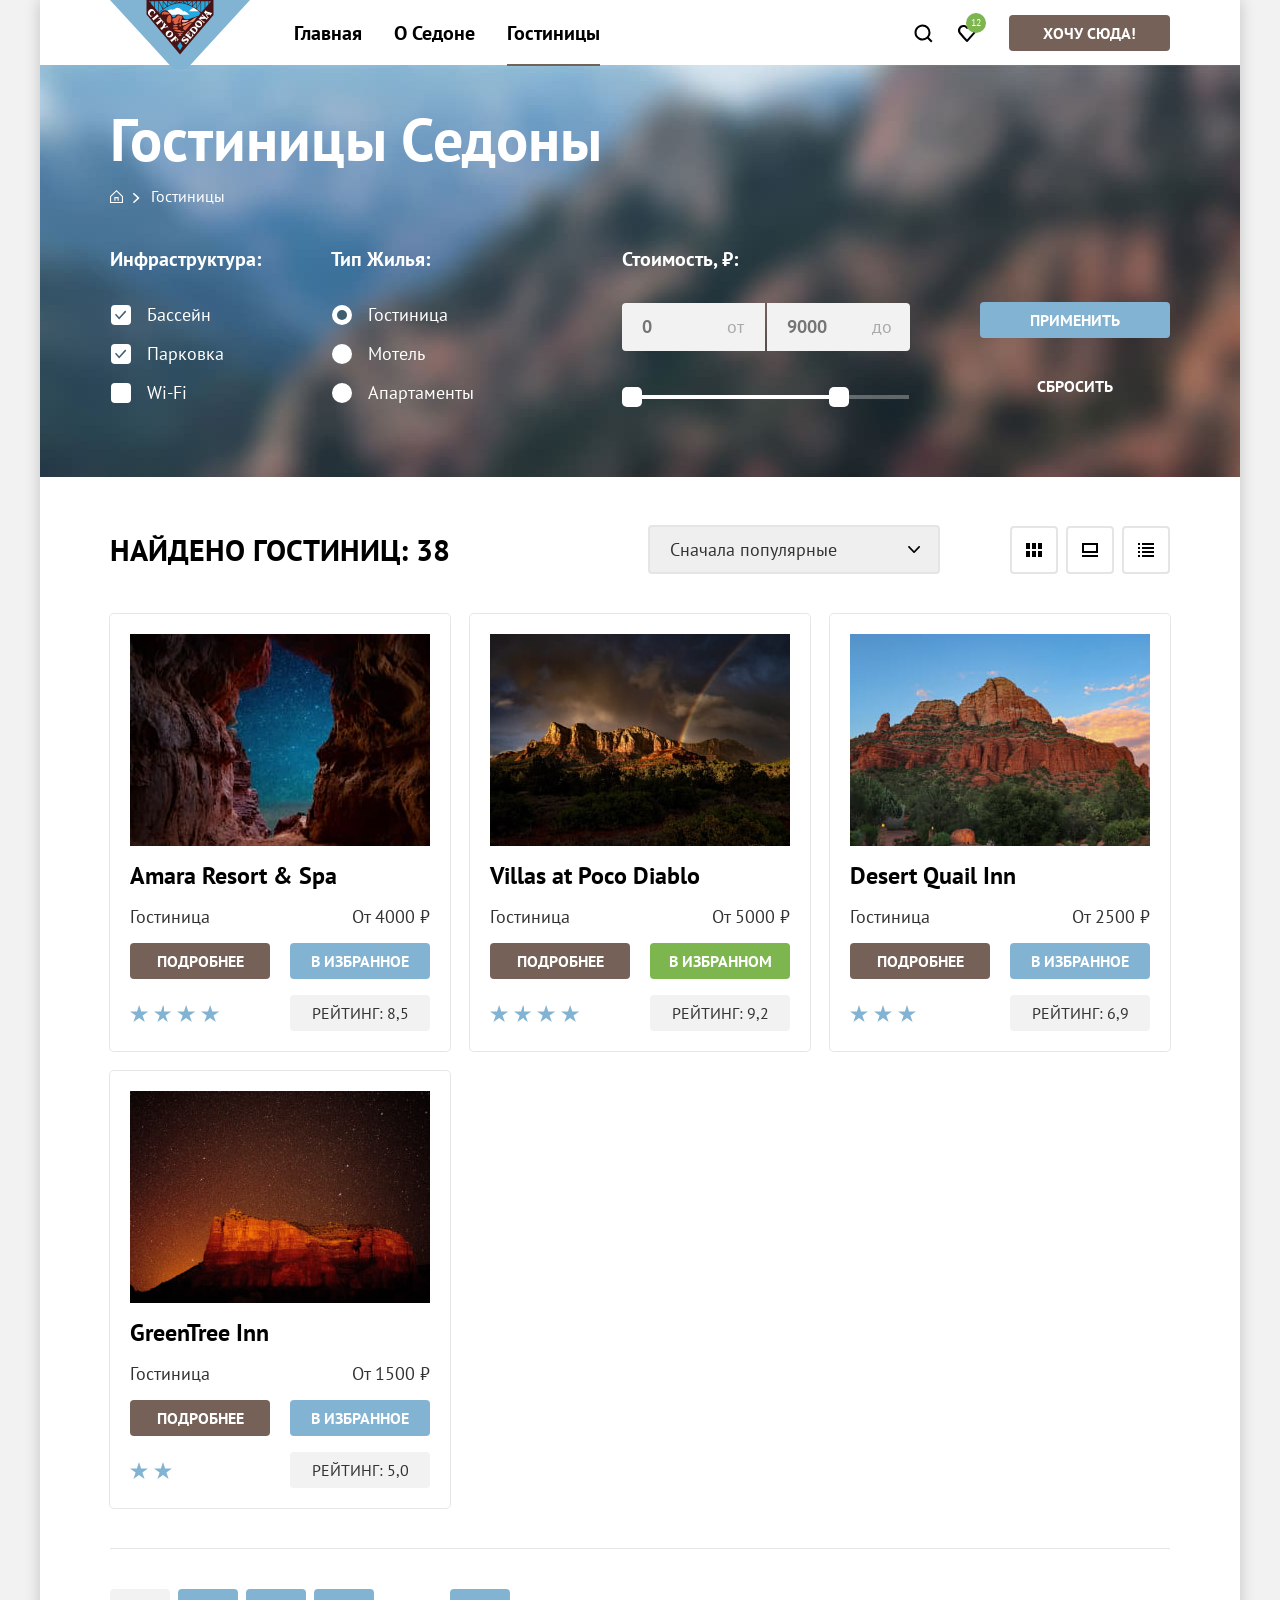
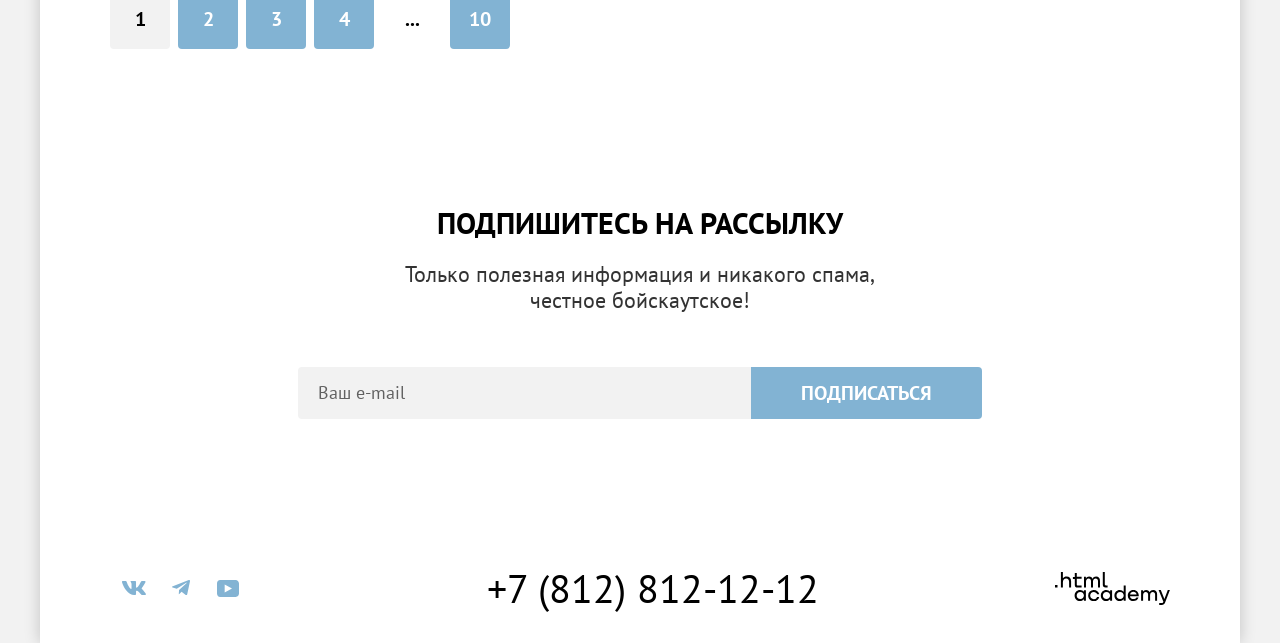
==== commit 35b7ecbc: "Add files via upload" ====
--- a/catalog.html
+++ b/catalog.html
@@ -107,11 +107,11 @@
               <div class="range">
                 <div class="range-wrapper-inputs">
                   <label class="range-label">
-                    <input class="range-max" type="number" name="max-sum" placeholder="0">
+                    <input class="range-max" type="text" name="max-sum" placeholder="0">
                     <span class="range-from-to">от</span>
                   </label>
                   <label class="range-label">
-                    <input class="range-min" type="number" name="min-sum" placeholder="9000">
+                    <input class="range-min" type="text" name="min-sum" placeholder="9000">
                     <span class="range-from-to">до</span>
                   </label>
                 </div>
--- a/styles/styles.css
+++ b/styles/styles.css
@@ -1,17 +1,17 @@
 @font-face {
-	font-family: "PT Sans";
-	font-style: normal;
-	font-weight: 400;
-	src: url("../fonts/ptsans-400.woff2") format("woff2");
-	font-display: swap;
+  font-family: "PT Sans";
+  font-style: normal;
+  font-weight: 400;
+  src: url("../fonts/ptsans-400.woff2") format("woff2");
+  font-display: swap;
 }
 
 @font-face {
-	font-family: "PT Sans";
-	font-style: normal;
-	font-weight: 700;
-	src: url("../fonts/ptsans-700.woff2") format("woff2");
-	font-display: swap;
+  font-family: "PT Sans";
+  font-style: normal;
+  font-weight: 700;
+  src: url("../fonts/ptsans-700.woff2") format("woff2");
+  font-display: swap;
 }
 
 *,
@@ -32,7 +32,7 @@
   font-size: 18px;
   line-height: 21px;
   color: #333333;
-  background-color: #f8f4f4;
+  background-color: #f2f2f2;
 }
 
 img {
@@ -40,10 +40,6 @@
   max-width: 100%;
   height: auto;
   object-fit: contain;
-}
-
-a {
-  color: #000000;
 }
 
 .container {
@@ -51,12 +47,7 @@
   width: 1200px;
   min-height: 100%;
   background-color: #ffffff;
-  box-shadow: 0 0 15px rgba(14, 13, 13, 0.2);
-
-}
-
-.main-container {
-  flex-grow: 1;
+  box-shadow: 0 0 15px rgba(0, 0, 0, 0.2);
 }
 
 .visually-hidden {
@@ -96,24 +87,6 @@
   cursor: pointer;
 }
 
-.button {
-  display: block;
-  padding: 8px 34px;
-  max-width: 200px;
-  font-family: inherit;
-  font-weight: 700;
-  font-size: 16px;
-  line-height: 20px;
-  color: #ffffff;
-  text-align: center;
-  text-decoration: none;
-  text-transform: uppercase;
-  background-color: #756157;
-  border-radius: 4px;
-  border: 0;
-  cursor: pointer;
-}
-
 .button:hover {
   background-color: #615048;
 }
@@ -230,7 +203,7 @@
   font-weight: 700;
   font-size: 30px;
   line-height: 36px;
-  color: #000;
+  color: #000000;
   text-transform: uppercase;
 }
 
@@ -254,597 +227,6 @@
   font-size: 18px;
   line-height: 21px;
 }
-
-.header,
-.footer {
-  display: flex;
-  justify-content: space-between;
-  padding-left: 70px;
-  padding-right: 70px;
-}
-
-.header {
-  position: relative;
-}
-
-.logo {
-  position: absolute;
-  top: 0;
-  display: block;
-  width: 140px;
-  height: 70px;
-  z-index: 1;
-}
-
-.navigation {
-  margin-left: 168px;
-}
-
-.navigation-list {
-  display: flex;
-  flex-wrap: wrap;
-}
-
-.navigation-item {
-  font-weight: 700;
-  font-size: 20px;
-  line-height: 24px;
-}
-
-.navigation-link {
-  position: relative;
-  display: block;
-  padding: 20px 16px;
-  text-decoration: none;
-  color: #000;
-}
-
-.navigation-link:hover:after,
-.navigation-link-active:after {
-  content: "";
-  position: absolute;
-  left: 16px;
-  right: 16px;
-  bottom: -1px;
-  z-index: 1;
-  display: block;
-  width: auto;
-  height: 2px;
-  background-color: #756259;
-}
-
-.user-bar {
-  display: flex;
-  flex-wrap: wrap;
-  align-items: center;
-  flex-shrink: 0;
-}
-
-.search-link {
-  display: block;
-  padding: 24px 13px 23px;
-  min-width: 44px;
-  min-height: 65px;
-  background: url("../images/search.svg") no-repeat center center;
-}
-
-.search-link:hover,
-.favourites:hover {
-  opacity: 0.6;
-}
-
-.favourites {
-  position: relative;
-  display: block;
-  margin-right: 20px;
-  padding: 24px 13px 23px;
-  min-width: 44px;
-  min-height: 66px;
-  background: url("../images/heart.svg") no-repeat center center;
-}
-
-.favourites-count {
-  position: absolute;
-  top: 14px;
-  right: 3px;
-  display: block;
-  padding-top: 5px;
-  width: 20px;
-  height: 20px;
-  border-radius: 50%;
-  background-color: #7db54f;
-  font-size: 10px;
-  line-height: 10px;
-  color: #ffffff;
-  text-align: center;
-}
-
-.hero {
-  margin-bottom: 70px;
-  width: 1200px;
-  height: 485px;
-  background: url("../images/welcome-sedona.png") no-repeat;
-  background-size: 100% auto;
-}
-
-.hero-img {
-  margin: 0 auto;
-  padding-top: 50px;
-}
-
-.advantages, .services, .hotel-search,
-.subscription {
-  display: flex;
-  flex-direction: column;
-  align-items: center;
-  text-align: center;
-}
-
-.advantages {
-  margin-bottom: 64px;
-}
-
-.advantages .section-title {
-  margin-bottom: 25px;
-  max-width: 620px;
-}
-
-.advantages .section-big-text {
-  margin-bottom: 90px;
-  max-width: 660px;
-}
-
-.advantages-list,
-.services-list {
-  display: flex;
-  flex-wrap: wrap;
-  width: 100%;
-}
-
-.advantages-item,
-.advantages-item-text-block,
-.services-item {
-  display: flex;
-  flex-direction: column;
-  flex-basis: 33.3%;
-  justify-content: center;
-  align-items: center;
-  min-height: 385px;
-}
-
-.advantages-item {
-  background-color: rgba(131, 179, 211, 0.12);
-}
-
-.advantages-item:nth-child(3n) {
-  background-color: rgba(131, 179, 211, 0.2);
-}
-
-.advantages-item-dark {
-  flex-direction: row;
-  flex-basis: 100%;
-  background-color: #82b3d3;
-  color: #ffffff;
-}
-
-.advantages-item-reverse {
-  flex-direction: row-reverse;
-}
-
-.advantages-item-img {
-  flex-basis: 66.66%;
-}
-
-.advantages-item .item-title {
-  margin-bottom: 62px;
-  max-width: 175px;
-}
-
-.advantages-item .item-text {
-  margin-bottom: 0;
-  max-width: 230px;
-}
-
-.services {
-  margin-bottom: 96px;
-}
-
-.services .section-title {
-  max-width: 505px;
-}
-
-.services .section-big-text {
-  margin-bottom: 64px;
-  max-width: 490px;
-}
-
-.services-item {
-  background-color: rgba(131, 180, 213, 0.12);
-}
-
-.services-item:nth-child(3n+2) {
-  background-color: #ffffff;
-}
-
-.services-item .item-title {
-  margin-bottom: 30px;
-}
-
-.services-item .item-text {
-  margin-bottom: 0;
-  max-width: 230px;
-}
-
-.services-item-title:before {
-  display: block;
-  margin: 0 auto 30px;
-  width: 74px;
-  height: 72px;
-}
-
-.servises-item-title-housing:before {
-  content: url('../images/housing.svg');
-}
-
-.servises-item-title-eat:before {
-  content: url('../images/eat.svg');
-}
-
-.services-item-title-souvenirs::before {
-  content: url('../images/souvenir.svg');
-}
-
-.hotel-search .section-title,
-.hotel-search .section-big-text {
-  max-width: 600px;
-}
-
-.hotel-search-button {
-  margin-bottom: 96px;
-  padding: 8px 50px;
-  font-size:20px;
-  line-height: 36px;
-}
-
-.filter {
-  padding: 35px 70px;
-  background: #6B8EB4 url(../images/filter-bg.jpg) no-repeat;
-  background-size: cover;
-  font-size: 18px;
-  line-height: 23px;
-  color: #ffffff;
-}
-
-.filter-title {
-  margin: 0;
-  font-weight: 700;
-  font-size: 60px;
-  line-height: 78px;
-}
-
-.filter-search {
-  display: flex;
-  justify-content: space-between;
-}
-
-.filter-search-title {
-  font-weight: 700;
-  font-size: 20px;
-  line-height: 24px;
-}
-
-.filter-search-group {
-  padding: 0;
-  border: 0;
-}
-
-.filter-search-left-block {
-  display: flex;
-  justify-content: space-between;
-  width: 370px;
-}
-
-.filter-search-left-block .filter-search-group {
-  width: 150px;
-}
-
-.filter-search-right-block {
-  display: flex;
-  justify-content: space-between;
-  width: 550px;
-}
-
-.filter-search-right-block .filter-search-group {
-  width: 288px;
-}
-
-.filter-search-button-block {
-  width: 191px;
-}
-
-.filter-search-button-submit,
-.filter-search-button-reset {
-  padding: 8px 50px;
-  width: 190px;
-  text-align: center;
-}
-
-.filter-search-button-submit {
-  background-color: #82b3d3;
-}
-
-.filter-search-button-reset {
-  background: none;
-}
-
-.breadcrumbs-item {
-  display: inline-block;
-}
-
-.breadcrumbs-item:not(:last-child) {
-  margin-right: 5px;
-}
-
-.breadcrumbs-item:not(:last-child)::after {
-  display: inline-block;
-  margin-left: 7px;
-  width: 8px;
-  height: 12px;
-  content: url('../images/arrow-right.svg');
-}
-
-.breadcrumbs-link {
-  font-size: 16px;
-  line-height: 21px;
-  color: #ffffff;
-}
-
-.breadcrumbs-link-home {
-  display: inline-block;
-  width: 13px;
-  height: 13px;
-  background: url("../images/home.svg") no-repeat;
-  background-size: 100% auto;
-}
-
-.display-button {
-  display: inline-block;
-  width: 48px;
-  height: 48px;
-  border: 2px solid #e5e5e5;
-}
-
-.display-button-tiles {
-  background: url("../images/tiles.svg") 50% 50% no-repeat;
-}
-
-.display-button-cards {
-  background: url("../images/cards.svg") 50% 50% no-repeat;
-}
-
-.display-button-lists {
-  background: url("../images/lists.svg") 50% 50% no-repeat;
-}
-
-.catalog {
-  padding: 50px 70px 60px;
-}
-
-.catalog-header {
-  display: flex;
-  justify-content: space-between;
-  align-items: center;
-}
-
-.catalog-header .section-title {
-  flex-grow: 1;
-  margin-bottom: 0;
-}
-
-.catalog-header .sorting {
-  margin-right: 70px;
-}
-
-.catalog-list {
-  display: flex;
-  flex-wrap: wrap;
-  justify-content: space-between;
-}
-
-.catalog-card {
-  padding: 20px;
-  width: 340px;
-}
-
-.catalog-card-link {
-  text-decoration: none;
-  color: #000000;
-}
-
-.catalog-card-title {
-  font-weight: 700;
-  font-size: 24px;
-  line-height: 28px;
-}
-
-.catalog-card-text {
-  font-size: 18px;
-  line-height: 21px;
-  color: #333333;
-}
-
-.catalog-button-more {
-  padding: 8px 26px;
-}
-
-.catalog-button-add {
-  padding: 8px 26px;
-  background-color: #82B3D3;
-}
-
-.catalog-button-favorites {
-  padding: 8px 26px;
-  background-color: #7DB54F;
-}
-
-.catalog-card-rating {
-  display: inline-block;
-  padding: 9px 22px 8px 23px;
-  font-size: 16px;
-  line-height: 20px;
-  text-transform: uppercase;
-  background-color: #F2F2F2;
-  border-radius: 4px;
-}
-
-.pagination {
-  display: flex;
-}
-
-.pagination-item:not(:last-child) {
-  margin-right: 8px;
-}
-
-.pagination-link {
-  display: inline-block;
-  padding: 12px;
-  width: 60px;
-  height: 60px;
-  font-weight: 700;
-  font-size: 20px;
-  line-height: 36px;
-  text-align: center;
-  text-decoration: none;
-  color: #ffffff;
-  background-color: #82B3D3;
-  border-radius: 4px;
-}
-
-.pagination-current {
-  color: #000000;
-  background-color: #F2F2F2;
-}
-
-.pagination-none {
-  color: #000000;
-  background: none;
-}
-
-.subscription {
-  padding-top: 96px;
-  padding-bottom: 104px;
-  background: #756157 url("../images/subscribe-bg.jpg") no-repeat;
-  background-size: cover;
-  color: #ffffff;
-  text-align: center;
-}
-
-.subscription .section-title {
-  max-width: 475px;
-  color: #ffffff;
-}
-
-.subscription .section-big-text {
-  max-width: 475px;
-}
-
-.subscription-inner {
-  background: none;
-  color: #333333;
-}
-
-.subscription-inner .section-title {
-  color: #000000;
-}
-
-.subscription-form {
-  display: grid;
-  grid-template-columns: 1fr auto;
-  width: 684px;
-}
-
-.subscription-input-email {
-  width: 100%;
-  background-color: #f2f2f2;
-  font-family: inherit;
-  font-size: 18px;
-  font-weight: 700;
-  line-height: 24px;
-  color: #000000;
-  padding: 14px 20px;
-  border: none;
-  border-top-left-radius: 4px;
-  border-bottom-left-radius: 4px;
-  outline: none;
-}
-
-.subscription-input-email:hover {
-  background-color: #e6e6e6;
-}
-
-.subscription-input-email:focus-visible {
-  outline: 3px solid #83b3d3;
-}
-
-.subscription-input-email::placeholder {
-  font-family: inherit;
-  font-size: 18px;
-  font-weight: 400;
-  line-height: 24px;
-  color: rgba(0, 0, 0, .6);
-}
-
-.subscription-input-email:disabled,
-.subscription-input-email:disabled:hover {
-  background-color: #f2f2f2;
-  opacity: 30%;
-}
-
-.subscription-button {
-  padding: 8px 50px;
-  max-width: 232px;
-  font-size: 20px;
-  line-height: 36px;
-  background-color: #82B3D3;
-  border-top-left-radius: 0;
-  border-bottom-left-radius: 0;
-}
-.footer {
-  align-items: center;
-  padding-top: 45px;
-  padding-bottom: 35px;
-}
-
-.social-list {
-  display: flex;
-  flex-wrap: wrap;
-}
-
-.social-link {
-  display: block;
-  width: 47px;
-  height: 40px;
-}
-
-.social-link-vk {
-  background: url("../images/vk.svg") no-repeat center center;
-}
-
-.social-link-telegram {
-  background: url("../images/telegram.svg") no-repeat center center;
-}
-
-.social-link-youtube {
-  background: url("../images/youtube.svg") no-repeat center center;
-}
-
-.footer-phone {
-  font-size: 40px;
-  line-height: 40px;
-  color: #000000;
-  text-decoration: none;
-}
-
 
 .modal-container {
   position: fixed;
@@ -1126,3 +508,975 @@
 .tooltip-toggle:focus + .tooltip-text {
   display: block;
 }
+
+.header,
+.footer {
+  display: flex;
+  justify-content: space-between;
+  align-items: center;
+  padding-left: 70px;
+  padding-right: 70px;
+}
+
+.header {
+  position: relative;
+}
+
+.logo {
+  position: absolute;
+  top: 0;
+  display: block;
+  width: 140px;
+  height: 70px;
+  z-index: 1;
+}
+
+.navigation {
+  margin-left: 168px;
+}
+
+.navigation-list {
+  display: flex;
+  flex-wrap: wrap;
+}
+
+.navigation-item {
+  font-weight: 700;
+  font-size: 20px;
+  line-height: 24px;
+}
+
+.navigation-link {
+  position: relative;
+  display: block;
+  padding: 20px 16px;
+  text-decoration: none;
+  color: #000000;
+}
+
+.navigation-link:not(.navigation-link-active):active {
+  opacity: .6;
+}
+
+.navigation-link:focus {
+  outline: none;
+}
+
+.navigation-link:hover:after,
+.navigation-link-active:after,
+.navigation-link:focus:after {
+  content: "";
+  position: absolute;
+  left: 16px;
+  right: 16px;
+  bottom: -1px;
+  z-index: 1;
+  display: block;
+  width: auto;
+  height: 2px;
+  background-color: #756257;
+}
+
+.user-bar {
+  display: flex;
+  flex-wrap: wrap;
+  align-self: flex-start;
+  align-items: center;
+  flex-shrink: 0;
+}
+
+.search-link {
+  position: relative;
+  display: block;
+  padding: 24px 13px 23px;
+  min-width: 44px;
+  min-height: 65px;
+  background: url("../images/search.svg") no-repeat center center;
+}
+
+.favourites {
+  position: relative;
+  display: block;
+  margin-right: 20px;
+  padding: 24px 13px 23px;
+  min-width: 44px;
+  min-height: 65px;
+  background: url("../images/heart.svg") no-repeat center center;
+}
+
+.favourites-count {
+  position: absolute;
+  top: 13px;
+  right: 3px;
+  display: block;
+  padding-top: 5px;
+  min-width: 20px;
+  min-height: 20px;
+  border-radius: 50%;
+  background-color: #7DB54F;
+  font-size: 10px;
+  line-height: 10px;
+  color: #ffffff;
+  text-align: center;
+}
+
+.search-link:hover:after,
+.favourites:hover:after {
+  content: "";
+  position: absolute;
+  left: 10px;
+  right: 10px;
+  bottom: -1px;
+  z-index: 1;
+  display: block;
+  width: auto;
+  height: 2px;
+  background-color: #756257;
+}
+
+.search-link:focus,
+.favourites:focus {
+  outline: none;
+}
+
+.search-link:active,
+.favourites:active {
+  opacity: .6;
+}
+
+.hero {
+  position: relative;
+  margin-bottom: 69px;
+  width: 1200px;
+  min-height: 485px;
+  background: #3F78A3 url("../images/welcome-sedona.jpg") no-repeat center center;
+  background-size: cover;
+}
+
+.hero::after {
+  content: "";
+  position: absolute;
+  bottom: 0;
+  width: 1200px;
+  height: 57px;
+  background: url("../images/hero-divider.svg") no-repeat center center;
+  background-size: cover;
+}
+
+.hero-img {
+  margin: 0 auto;
+  padding-top: 51px;
+}
+
+.advantages,
+.services,
+.hotel-search,
+.subscription {
+  display: flex;
+  flex-direction: column;
+  align-items: center;
+  text-align: center;
+}
+
+.advantages {
+  margin-bottom: 64px;
+}
+
+.advantages .section-title {
+  margin-bottom: 25px;
+  max-width: 620px;
+}
+
+.advantages .section-big-text {
+  margin-bottom: 90px;
+  max-width: 660px;
+}
+
+.advantages-list,
+.services-list {
+  display: flex;
+  flex-wrap: wrap;
+  width: 100%;
+}
+
+.advantages-item,
+.advantages-item-text-block,
+.services-item {
+  display: flex;
+  flex-direction: column;
+  flex-basis: 33.3%;
+  justify-content: center;
+  align-items: center;
+  padding: 60px 80px;
+  min-height: 385px;
+}
+
+.advantages-item {
+  background-color: rgba(131, 179, 211, .12);
+}
+
+.advantages-item:nth-child(3n) {
+  background-color: rgba(131, 179, 211, .20);
+}
+
+.advantages-item-dark {
+  flex-direction: row;
+  flex-basis: 100%;
+  padding: 0;
+  background-color: #82B3D3;
+  color: #ffffff;
+}
+
+.advantages-item-reverse {
+  flex-direction: row-reverse;
+}
+
+.advantages-item-img {
+  flex-basis: 66.66%;
+}
+
+.advantages-item .item-title {
+  margin-bottom: 62px;
+  max-width: 175px;
+}
+
+.advantages-item .item-text {
+  margin-bottom: 0;
+  max-width: 230px;
+}
+
+.services {
+  margin-bottom: 96px;
+}
+
+.services .section-title {
+  max-width: 505px;
+}
+
+.services .section-big-text {
+  margin-bottom: 64px;
+  max-width: 490px;
+}
+
+.services-item {
+  background-color: rgba(131, 179, 211, .12);
+}
+
+.services-item:nth-child(3n+2) {
+  background-color: #ffffff;
+}
+
+.services-item .item-title {
+  margin-bottom: 28px;
+  max-width: 230px;
+}
+
+.services-item .item-text {
+  margin-bottom: 0;
+  max-width: 230px;
+}
+
+.services-item-title:before {
+  display: block;
+  margin: 0 auto 24px;
+  min-width: 74px;
+  min-height: 72px;
+}
+
+.servises-item-title-housing:before {
+  content: url("../images/housing.svg");
+}
+
+.servises-item-title-eat:before {
+  content: url("../images/eat.svg");
+}
+
+.services-item-title-souvenirs::before {
+  content: url("../images/souvenir.svg");
+}
+
+.hotel-search .section-title,
+.hotel-search .section-big-text {
+  max-width: 600px;
+}
+
+.breadcrumbs {
+  display: flex;
+  flex-wrap: wrap;
+  align-items: center;
+  margin-bottom: 40px;
+}
+
+.breadcrumbs-item {
+  display: flex;
+}
+
+.breadcrumbs-item:not(:last-child) {
+  margin-right: 10px;
+}
+
+.breadcrumbs-item:not(:last-child)::after {
+  display: block;
+  margin-top: -1px;
+  margin-left: 10px;
+  width: 8px;
+  height: 12px;
+  content: url("../images/arrow-right.svg");
+}
+
+.breadcrumbs-item:first-child::after {
+  margin-top: -5px;
+}
+
+.breadcrumbs-link {
+  font-size: 16px;
+  line-height: 21px;
+  color: #ffffff;
+  text-decoration: none;
+}
+
+.breadcrumbs-link-home {
+  display: block;
+  width: 13px;
+  height: 13px;
+  background: url("../images/home.svg") no-repeat;
+  background-size: cover;
+}
+
+.breadcrumbs-link[href]:hover {
+  opacity: .6;
+}
+
+.breadcrumbs-link[href]:focus {
+  outline: none;
+}
+
+.breadcrumbs-link[href]:active {
+  opacity: .3;
+}
+
+.filter {
+  padding: 35px 70px 70px;
+  min-height: 412px;
+  background: #6B8EB4 url("../images/filter-bg.jpg") no-repeat;
+  background-size: cover;
+  font-size: 18px;
+  line-height: 23px;
+  color: #ffffff;
+}
+
+.filter-title {
+  margin-top: 0;
+  margin-bottom: 8px;
+  font-weight: 700;
+  font-size: 60px;
+  line-height: 78px;
+}
+
+.filter-search {
+  display: flex;
+  flex-wrap: wrap;
+}
+
+.filter-search-group {
+  flex-basis: 150px;
+  margin: 0;
+  margin-right: 70px;
+  padding: 0;
+  border: 0;
+}
+
+.filter-search-group-price {
+  flex-basis: 287px;
+  margin-left: auto;
+}
+
+.filter-search-title {
+  margin-bottom: 32px;
+  padding: 0;
+  font-weight: 700;
+  font-size: 20px;
+  line-height: 24px;
+}
+
+.filter-search-item:not(:last-child) {
+  margin-bottom: 16px;
+}
+
+.filter-search-buttons {
+  display: flex;
+  flex-direction: column;
+  justify-content: space-between;
+  padding-top: 55px;
+  width: 190px;
+}
+
+.control {
+  position: relative;
+  display: block;
+  padding-left: 37px;
+  cursor: pointer;
+}
+
+.control-mark {
+  position: absolute;
+  top: 2px;
+  left: 1px;
+  width: 20px;
+  height: 20px;
+  background-color: #ffffff;
+  border-radius: 4px;
+}
+
+.control-input:not(:disabled):hover ~ .control-label {
+  opacity: 60%;
+}
+
+.control-input:not(:disabled):hover + .control-mark {
+  opacity: 60%;
+}
+
+.control-input:not(:disabled):active ~ .control-label {
+  opacity: 30%;
+}
+
+.control-input:not(:disabled):active + .control-mark {
+  opacity: 30%;
+}
+
+.control-input:disabled + .control-mark {
+  opacity: 10%;
+}
+
+.control-input:disabled ~ .control-label {
+  opacity: 10%;
+}
+
+.control-input[type="checkbox"]:checked + .control-mark::after {
+  content: "";
+  background-image: url("../images/checkmark.svg");
+  background-size: contain;
+  background-position: center;
+  position: absolute;
+  top: 5px;
+  left: 4px;
+  width: 12px;
+  height: 10px;
+}
+
+.control-input[type="radio"] + .control-mark {
+  border-radius: 50%;
+}
+
+.control-input[type="radio"]:checked + .control-mark::before {
+  position: absolute;
+  top: 5px;
+  left: 5px;
+  width: 10px;
+  height: 10px;
+  background-color: #3f5e72;
+  border-radius: 50%;
+  content: "";
+}
+
+.control-input:not(:disabled):focus-visible + .control-mark {
+  outline: 3px solid #81b2d2;
+}
+
+.range-wrapper-inputs {
+  margin-bottom: 44px;
+  display: flex;
+  gap: 2px;
+}
+
+.range-label {
+  position: relative;
+}
+
+.range-max,
+.range-min {
+  padding: 9px 40px 10px 20px;
+  width: 143px;
+  height: 48px;
+  background-color: #f2f2f2;
+  border: none;
+  font-family: "PT Sans", sans-serif;
+  font-weight: 700;
+  font-size: 18px;
+  line-height: 24px;
+  appearance: textfield;
+}
+
+.range-max {
+  border-radius: 4px 0 0 4px;
+}
+
+.range-min {
+  border-radius: 0 4px 4px 0;
+}
+
+.range-min::-webkit-inner-spin-button,
+.range-min::-webkit-outer-spin-button,
+.range-max::-webkit-inner-spin-button,
+.range-max::-webkit-outler-spin-button {
+  -webkit-appearance: none;
+  margin: 0;
+}
+
+.range-min:not(:disabled):hover,
+.range-max:not(:disabled):hover {
+  background-color: #e6e6e6;
+}
+
+.range-min:focus-visible {
+  background: #e6e6e6;
+  outline: 3px solid #83b3d3;
+  border-radius: 0 4px 4px 0;
+}
+
+.range-max:focus-visible {
+  background: #e6e6e6;
+  outline: 3px solid #83b3d3;
+  border-radius: 4px 0 0 4px;
+}
+
+.range-min:disabled,
+.range-max:disabled {
+  opacity: 20%;
+}
+
+.range-from-to {
+  position: absolute;
+  left: 105px;
+  top: 12px;
+  color: rgba(0, 0, 0, .3);
+  line-height: 24px;
+}
+
+.range-scale {
+  position: relative;
+  height: 4px;
+  background-color: rgba(255, 255, 255, 0.3);
+  width: 287px;
+}
+
+.range-bar {
+  position: absolute;
+  height: 4px;
+  background-color: #ffffff;
+}
+
+.range-toggle {
+  position: absolute;
+  width: 20px;
+  height: 20px;
+  border-radius: 5px;
+  background-color: #ffffff;
+  border: none;
+  cursor: pointer;
+}
+
+.range-toggle-min {
+  left: 0;
+  top: -8px;
+}
+
+.range-toggle-max {
+  right: -1px;
+  top: -8px;
+}
+
+.range-toggle:not(:disabled):active {
+  outline: 3px solid #83B3D3;
+  border-radius: 5px;
+}
+
+.range-toggle:disabled {
+  opacity: 20%;
+}
+
+.sorting {
+  padding: 12px 20px;
+  border: 2px solid #e5e5e5;
+  border-radius: 4px;
+  min-width: 292px;
+  font-family: "PT Sans", sans-serif;
+  font-size: 18px;
+  line-height: 21px;
+  color: #333333;
+  background-image: url("../images/arrow-bottom.svg");
+  background-repeat: no-repeat;
+  background-position: right 18px center;
+  appearance: none;
+}
+
+.sorting:hover {
+  border: 2px solid #68a2ca;
+}
+
+.sorting:focus-visible {
+  outline: none;
+  border: 2px solid #68a2ca;
+}
+
+.sorting:disabled {
+  border: 2px solid rgba(0, 0, 0, 0.3);
+  color: rgba(0, 0, 0, 0.3);
+}
+
+.card-grid {
+  display: flex;
+  gap: 8px;
+}
+
+.card-grid-toggle {
+  display: block;
+  width: 48px;
+  height: 48px;
+  border: 2px solid #e5e5e5;
+  border-radius: 4px;
+}
+
+.card-grid-toggle-tiles {
+  background: url("../images/tiles.svg") 50% 50% no-repeat;
+}
+
+.card-grid-toggle-cards {
+  background: url("../images/cards.svg") 50% 50% no-repeat;
+}
+
+.card-grid-toggle-lists {
+  background: url("../images/lists.svg") 50% 50% no-repeat;
+}
+
+.card-grid-toggle:hover {
+  border-color: #000000;
+}
+
+.card-grid-toggle:focus-visible {
+  border-color: #68a2ca;
+  outline: none;
+}
+
+.card-grid-toggle:active {
+  border-color: #000000;
+}
+
+.catalog {
+  padding: 48px 70px 60px;
+}
+
+.catalog-header {
+  display: flex;
+  justify-content: space-between;
+  align-items: center;
+  margin-bottom: 40px;
+}
+
+.catalog-header .section-title {
+  flex-grow: 1;
+  margin-bottom: 0;
+}
+
+.catalog-header .sorting {
+  margin-right: 70px;
+}
+
+.catalog-list {
+  display: flex;
+  flex-wrap: wrap;
+  gap: 20px;
+  margin-bottom: 40px;
+  padding-bottom: 40px;
+  border-bottom: 1px solid #e5e5e5;
+}
+
+.catalog-card {
+  padding: 20px;
+  box-shadow: 0 0 0 1px #e6e6e6;
+  border-radius: 4px;
+  flex-basis: 340px;
+}
+
+.catalog-card-link {
+  text-decoration: none;
+  color: #000000;
+}
+
+.catalog-card-link:hover,
+.catalog-card-link:focus {
+  outline: none;
+  opacity: .7;
+}
+
+.catalog-card-img {
+  margin-bottom: 16px;
+}
+
+.catalog-card-title {
+  margin-top: 0;
+  margin-bottom: 16px;
+  font-weight: 700;
+  font-size: 24px;
+  line-height: 28px;
+}
+
+.catalog-card-block {
+  display: flex;
+  justify-content: space-between;
+  gap: 20px;
+}
+
+.catalog-card-block:not(:last-child) {
+  margin-bottom: 16px;
+}
+
+.catalog-card-inner {
+  flex-basis: 140px;
+}
+
+.catalog-card-text {
+  margin: 0;
+  font-size: 18px;
+  line-height: 21px;
+  color: #333333;
+}
+
+.catalog-card-text:last-child {
+  text-align: right;
+}
+
+.catalog-card-stars {
+  background-image: url("../images/star.svg");
+  background-repeat: space no-repeat;
+  background-size: 18px 17px;
+  background-position: center;
+}
+
+.catalog-card-star-1 {
+  width: 35px;
+}
+
+.catalog-card-star-2 {
+  width: 42px;
+}
+
+.catalog-card-star-3 {
+  width: 66px;
+}
+
+.catalog-card-star-4 {
+  width: 89px;
+}
+
+.catalog-card-star-5 {
+  width: 105px;
+}
+
+.catalog-card-rating {
+  margin: 0;
+  padding: 8px;
+  max-width: 140px;
+  font-size: 16px;
+  line-height: 20px;
+  text-align: center;
+  text-transform: uppercase;
+  background-color: #F2F2F2;
+  border-radius: 4px;
+}
+
+.pagination {
+  display: flex;
+  flex-wrap: wrap;
+  align-items: center;
+  gap: 8px;
+}
+
+.pagination-link {
+  display: block;
+  padding: 12px;
+  min-width: 60px;
+  min-height: 60px;
+  font-weight: 700;
+  font-size: 20px;
+  line-height: 36px;
+  text-align: center;
+  text-decoration: none;
+  color: #ffffff;
+  background-color: #82B3D3;
+  border-radius: 4px;
+}
+
+.pagination-link[href]:hover {
+  background-color: #68a2ca;
+}
+
+.pagination-link[href]:focus-visible {
+  outline: none;
+  background-color: #68a2ca;
+}
+
+.pagination-link[href]:active {
+  color: rgba(255, 255, 255, .3);
+}
+
+.pagination-current {
+  color: #000000;
+  background-color: #F2F2F2;
+}
+
+.pagination-none {
+  color: #000000;
+  background: none;
+}
+
+.subscription {
+  padding-top: 96px;
+  padding-bottom: 104px;
+  background: #756157 url("../images/subscribe-bg.jpg") no-repeat;
+  background-size: cover;
+  color: #ffffff;
+  text-align: center;
+}
+
+.subscription .section-title {
+  max-width: 475px;
+  color: #ffffff;
+}
+
+.subscription .section-big-text {
+  max-width: 475px;
+}
+
+.subscription-inner {
+  background: none;
+  color: #333333;
+}
+
+.subscription-inner .section-title {
+  color: #000000;
+}
+
+.subscription-form {
+  display: grid;
+  grid-template-columns: 1fr auto;
+  width: 684px;
+}
+
+.subscription-input-email {
+  width: 100%;
+  background-color: #f2f2f2;
+  font-family: inherit;
+  font-size: 18px;
+  font-weight: 700;
+  line-height: 24px;
+  color: #000000;
+  padding: 14px 20px;
+  border: none;
+  border-top-left-radius: 4px;
+  border-bottom-left-radius: 4px;
+  outline: none;
+}
+
+.subscription-input-email:hover {
+  background-color: #e6e6e6;
+}
+
+.subscription-input-email:focus-visible {
+  outline: 3px solid #83b3d3;
+}
+
+.subscription-input-email::placeholder {
+  font-family: inherit;
+  font-size: 18px;
+  font-weight: 400;
+  line-height: 24px;
+  color: rgba(0, 0, 0, .6);
+}
+
+.subscription-input-email:disabled,
+.subscription-input-email:disabled:hover {
+  background-color: #f2f2f2;
+  opacity: 30%;
+}
+
+.subscription-button {
+  padding: 8px 50px;
+  max-width: 232px;
+  font-size: 20px;
+  line-height: 36px;
+  background-color: #82B3D3;
+  border-top-left-radius: 0;
+  border-bottom-left-radius: 0;
+}
+
+.footer {
+  padding-top: 45px;
+  padding-bottom: 35px;
+}
+
+.social-list {
+  display: flex;
+  flex-wrap: wrap;
+  max-width: 180px;
+}
+
+.social-item {
+  min-width: 47px;
+  min-height: 40px;
+}
+
+.social-link {
+  display: flex;
+  justify-content: center;
+  align-items: center;
+  width: 100%;
+  height: 100%;
+}
+
+.social-link:hover path,
+.social-link:focus-visible path,
+.social-link:active path {
+  fill: #68a2ca;
+}
+
+.social-link:focus-visible,
+.footer-phone:focus-visible,
+.footer-academy:focus-visible {
+  outline: none;
+}
+
+.social-link:active,
+.footer-phone:active,
+.footer-academy:active {
+  opacity: .3;
+}
+
+.footer-phone {
+  font-size: 40px;
+  line-height: 40px;
+  color: #000000;
+  text-decoration: none;
+}
+
+.footer-phone:hover,
+.footer-phone:focus-visible,
+.footer-phone:active {
+  color: #756157;
+}
+
+.footer-academy {
+  display: block;
+  width: 115px;
+  height: 33px;
+}
+
+.footer-academy path {
+  fill: #000000;
+}
+
+.footer-academy:hover path,
+.footer-academy:focus-visible path,
+.footer-academy:active path {
+  fill: #756157;
+}
